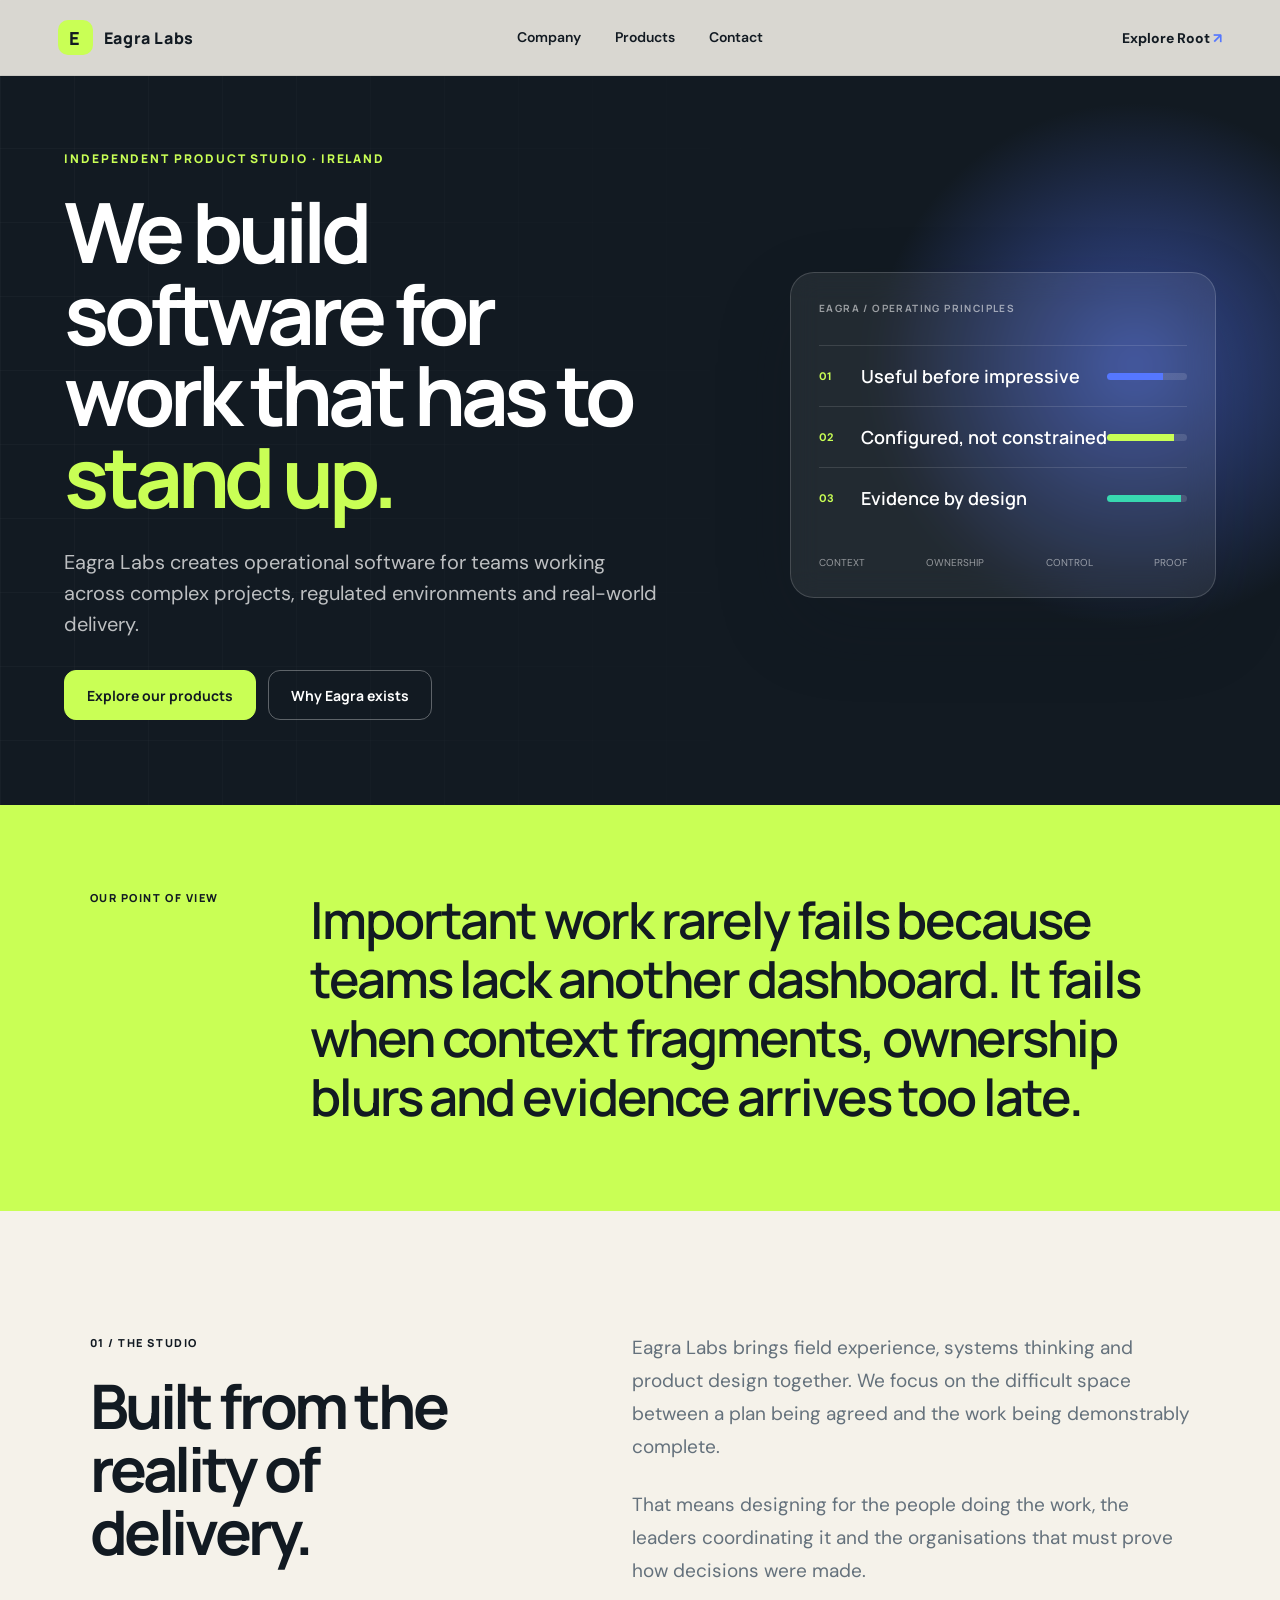
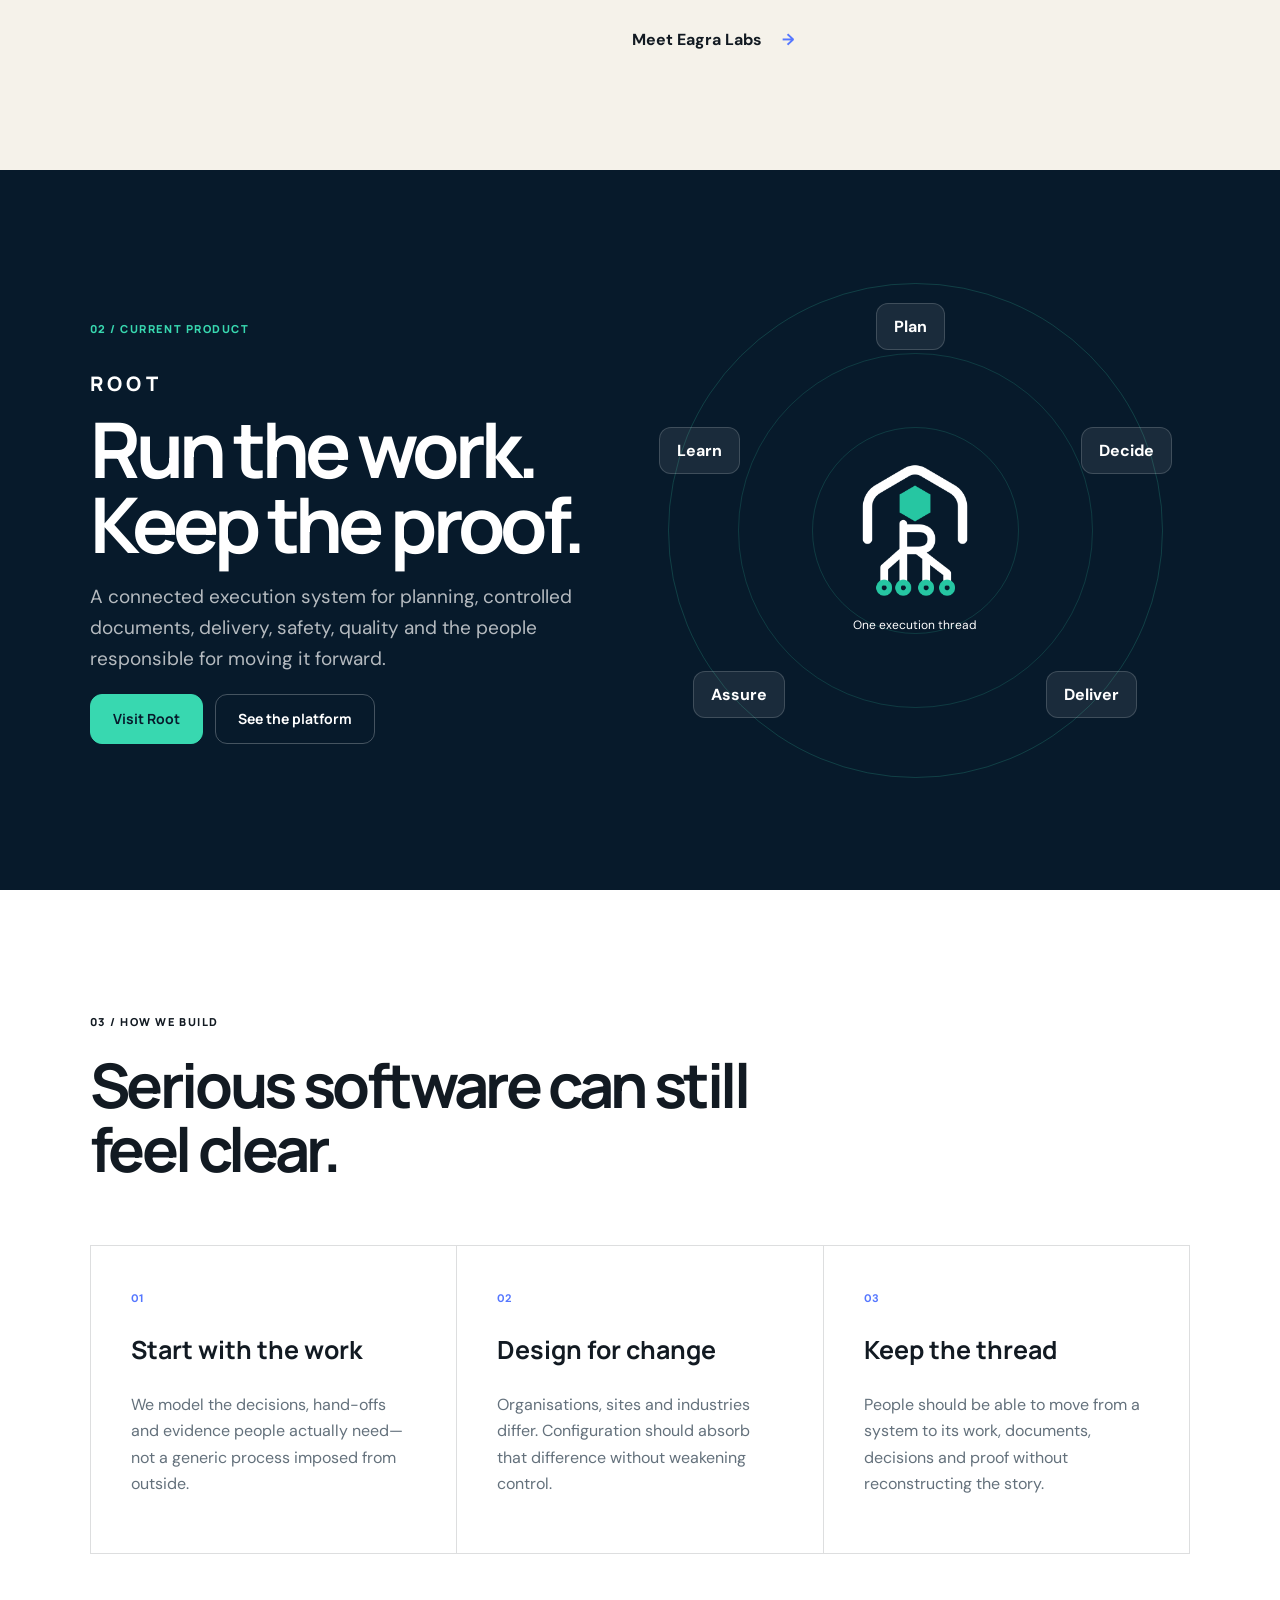
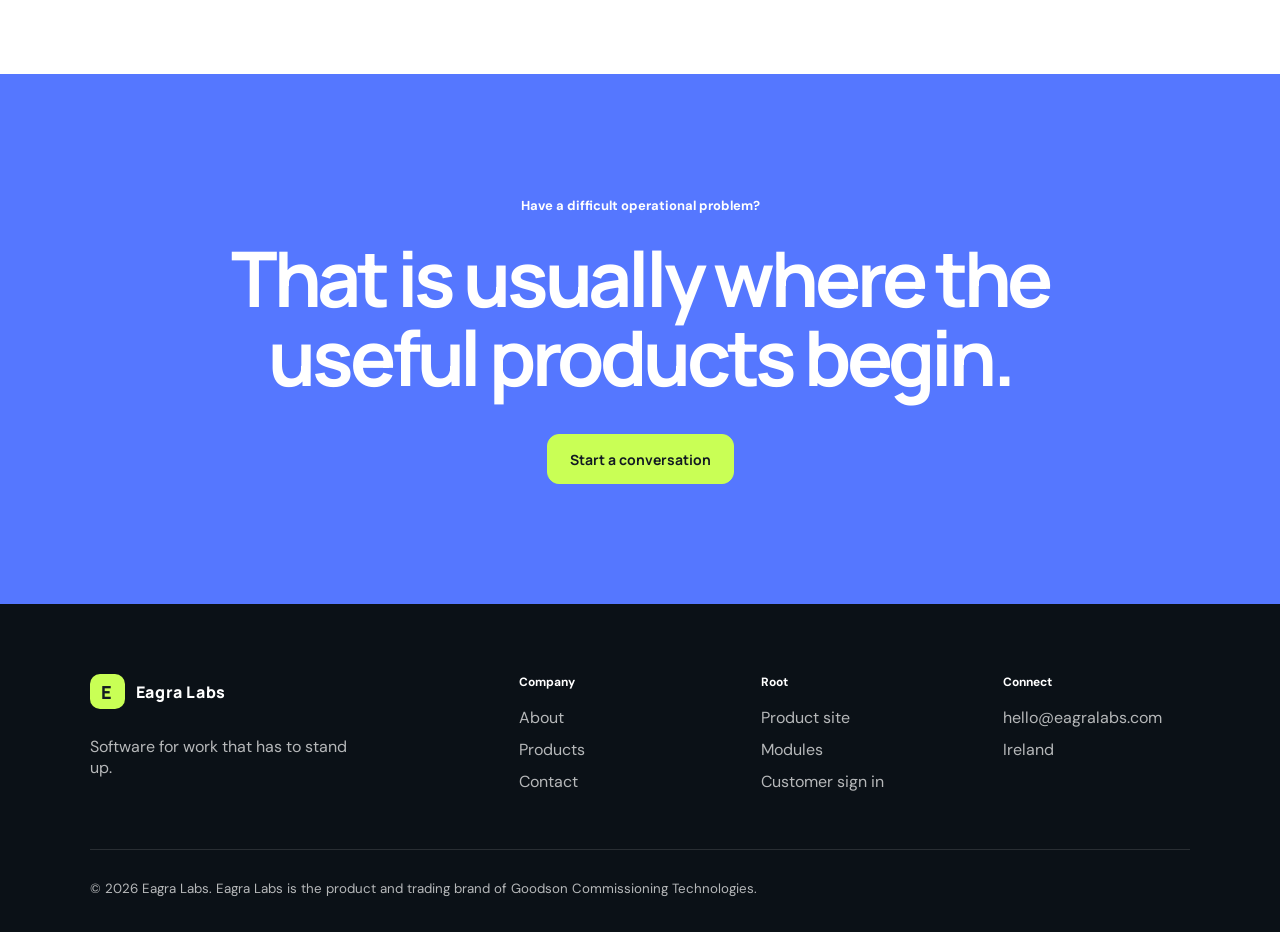
==== index.html @ d16ab36b "Publish Eagra Labs company website" ====
<!doctype html>
<html lang="en"><head><meta charset="UTF-8"><meta name="viewport" content="width=device-width,initial-scale=1"><meta name="theme-color" content="#121a22"><meta name="description" content="Eagra Labs creates operational software for complex projects, regulated environments and real-world delivery."><link rel="canonical" href="https://eagralabs.com/"><meta property="og:type" content="website"><meta property="og:site_name" content="Eagra Labs"><meta property="og:title" content="Eagra Labs"><meta property="og:description" content="Eagra Labs creates operational software for complex projects, regulated environments and real-world delivery."><title>Eagra Labs</title><link rel="icon" href="favicon.png" type="image/png"><link rel="preconnect" href="https://fonts.googleapis.com"><link rel="preconnect" href="https://fonts.gstatic.com" crossorigin><link href="https://fonts.googleapis.com/css2?family=DM+Sans:wght@400;500;600;700&family=Manrope:wght@500;600;700;800&display=swap" rel="stylesheet"><link rel="stylesheet" href="styles.css"></head><body>
  <header class="company-header">
    <a class="company-brand" href="index.html" aria-label="Eagra Labs home"><span class="company-mark">E</span><span>Eagra Labs</span></a>
    <button class="menu-toggle" type="button" aria-label="Open navigation" aria-expanded="false"><i></i><i></i></button>
    <nav class="company-nav" aria-label="Primary navigation">
      <a  href="about.html">Company</a>
      <a  href="products.html">Products</a>
      <a  href="contact.html">Contact</a>
    </nav>
    <a class="header-cta" href="https://root.eagralabs.com/">Explore Root <span>↗</span></a>
  </header><main>
<section class="company-hero">
  <div class="hero-grid"></div><div class="hero-glow"></div>
  <div class="company-hero-copy reveal"><span class="company-kicker">Independent product studio · Ireland</span><h1>We build software for work that has to <em>stand up.</em></h1><p>Eagra Labs creates operational software for teams working across complex projects, regulated environments and real-world delivery.</p><div class="hero-actions"><a class="button acid" href="products.html">Explore our products</a><a class="button line" href="about.html">Why Eagra exists</a></div></div>
  <div class="lab-instrument reveal" aria-label="Eagra Labs design principles"><span class="instrument-label">Eagra / operating principles</span><div class="instrument-row"><b>01</b><strong>Useful before impressive</strong><i></i></div><div class="instrument-row"><b>02</b><strong>Configured, not constrained</strong><i></i></div><div class="instrument-row"><b>03</b><strong>Evidence by design</strong><i></i></div><div class="instrument-signal"><span>Context</span><span>Ownership</span><span>Control</span><span>Proof</span></div></div>
</section>
<section class="company-statement"><span>Our point of view</span><p>Important work rarely fails because teams lack another dashboard. It fails when context fragments, ownership blurs and evidence arrives too late.</p></section>
<section class="company-section split-story"><div><span class="section-index">01 / The studio</span><h2>Built from the reality of delivery.</h2></div><div><p>Eagra Labs brings field experience, systems thinking and product design together. We focus on the difficult space between a plan being agreed and the work being demonstrably complete.</p><p>That means designing for the people doing the work, the leaders coordinating it and the organisations that must prove how decisions were made.</p><a class="arrow-link" href="about.html">Meet Eagra Labs <span>→</span></a></div></section>
<section class="product-stage"><div class="product-stage-copy"><span class="section-index pale">02 / Current product</span><span class="root-word">ROOT</span><h2>Run the work.<br>Keep the proof.</h2><p>A connected execution system for planning, controlled documents, delivery, safety, quality and the people responsible for moving it forward.</p><div class="hero-actions"><a class="button mint" href="https://root.eagralabs.com/">Visit Root</a><a class="button dark-line" href="https://root.eagralabs.com/platform.html">See the platform</a></div></div><div class="root-thread"><div class="thread-core"><img src="root-mark-inverse.png" alt=""><span>One execution thread</span></div><div class="thread-item t1">Plan</div><div class="thread-item t2">Decide</div><div class="thread-item t3">Deliver</div><div class="thread-item t4">Assure</div><div class="thread-item t5">Learn</div></div></section>
<section class="company-section principles"><div><span class="section-index">03 / How we build</span><h2>Serious software can still feel clear.</h2></div><div class="principle-grid"><article><b>01</b><h3>Start with the work</h3><p>We model the decisions, hand-offs and evidence people actually need—not a generic process imposed from outside.</p></article><article><b>02</b><h3>Design for change</h3><p>Organisations, sites and industries differ. Configuration should absorb that difference without weakening control.</p></article><article><b>03</b><h3>Keep the thread</h3><p>People should be able to move from a system to its work, documents, decisions and proof without reconstructing the story.</p></article></div></section>
<section class="company-cta"><span>Have a difficult operational problem?</span><h2>That is usually where the useful products begin.</h2><a class="button acid" href="contact.html">Start a conversation</a></section></main>
  <footer class="company-footer">
    <div><a class="company-brand light" href="index.html"><span class="company-mark">E</span><span>Eagra Labs</span></a><p>Software for work that has to stand up.</p></div>
    <div><b>Company</b><a href="about.html">About</a><a href="products.html">Products</a><a href="contact.html">Contact</a></div>
    <div><b>Root</b><a href="https://root.eagralabs.com/">Product site</a><a href="https://root.eagralabs.com/modules/">Modules</a><a href="https://app.root.eagralabs.com/">Customer sign in</a></div>
    <div><b>Connect</b><a href="mailto:hello@eagralabs.com">hello@eagralabs.com</a><span>Ireland</span></div>
    <small>© <span data-year></span> Eagra Labs. Eagra Labs is the product and trading brand of Goodson Commissioning Technologies.</small>
  </footer><script src="site.js"></script></body></html>
---- styles.css ----
:root{--ink:#121a22;--ink2:#1d2934;--paper:#f5f2ea;--white:#fff;--blue:#5577ff;--acid:#c9ff55;--mint:#38d8b0;--muted:#64717c;--line:rgba(18,26,34,.14);--shadow:0 30px 80px rgba(18,26,34,.16)}*{box-sizing:border-box}html{scroll-behavior:smooth}body{margin:0;color:var(--ink);background:var(--paper);font-family:"DM Sans",sans-serif;-webkit-font-smoothing:antialiased}a{color:inherit;text-decoration:none}button,input,select,textarea{font:inherit}.company-header{position:fixed;z-index:20;inset:0 0 auto;display:grid;grid-template-columns:1fr auto 1fr;height:76px;padding:0 4.5vw;align-items:center;background:rgba(245,242,234,.88);border-bottom:1px solid rgba(18,26,34,.08);backdrop-filter:blur(18px)}.company-brand{display:inline-flex;width:max-content;align-items:center;gap:11px;font:800 16px Manrope,sans-serif;letter-spacing:.04em}.company-brand.light{color:#fff}.company-mark{display:grid;width:35px;height:35px;place-items:center;color:var(--ink);background:var(--acid);border-radius:10px;font:800 18px Manrope}.company-nav{display:flex;gap:34px;font-size:14px;font-weight:600}.company-nav a{padding:8px 0;border-bottom:2px solid transparent}.company-nav a:hover,.company-nav a[aria-current=page]{border-color:var(--blue)}.header-cta{justify-self:end;font-size:14px;font-weight:700}.header-cta span,.arrow-link span{color:var(--blue)}.menu-toggle{display:none}.company-hero{position:relative;display:grid;grid-template-columns:1.05fr .95fr;min-height:780px;padding:150px 5vw 85px;align-items:center;overflow:hidden;color:#fff;background:var(--ink)}.hero-grid{position:absolute;inset:0;opacity:.11;background-image:linear-gradient(rgba(255,255,255,.25) 1px,transparent 1px),linear-gradient(90deg,rgba(255,255,255,.25) 1px,transparent 1px);background-size:74px 74px;mask-image:linear-gradient(90deg,#000,transparent 65%)}.hero-glow{position:absolute;width:570px;height:570px;right:-140px;top:80px;background:radial-gradient(circle,rgba(85,119,255,.55),transparent 65%)}.company-hero-copy{position:relative;z-index:2;max-width:900px}.company-kicker{display:block;margin-bottom:24px;color:var(--acid);font:800 12px Manrope;letter-spacing:.16em;text-transform:uppercase}.company-kicker.dark{color:var(--blue)}.company-hero h1,.editorial-hero h1,.contact-layout h1{margin:0;font:700 clamp(52px,6.5vw,100px)/.98 Manrope;letter-spacing:-.06em}.company-hero h1 em{color:var(--acid);font-style:normal}.company-hero-copy>p{max-width:690px;margin:30px 0;color:rgba(255,255,255,.72);font-size:20px;line-height:1.55}.hero-actions{display:flex;gap:12px;flex-wrap:wrap}.button{display:inline-flex;min-height:50px;padding:0 22px;align-items:center;justify-content:center;border:1px solid var(--ink);border-radius:12px;font:700 14px Manrope;transition:transform .18s,box-shadow .18s}.button:hover{transform:translateY(-2px);box-shadow:0 14px 35px rgba(0,0,0,.16)}.button.acid{color:var(--ink);background:var(--acid);border-color:var(--acid)}.button.line{color:#fff;background:transparent;border-color:rgba(255,255,255,.32)}.button.mint{color:#071a2b;background:var(--mint);border-color:var(--mint)}.button.dark-line{color:#fff;background:transparent;border-color:rgba(255,255,255,.25)}.lab-instrument{position:relative;z-index:2;max-width:580px;margin-left:auto;padding:28px;background:rgba(255,255,255,.07);border:1px solid rgba(255,255,255,.16);border-radius:24px;box-shadow:var(--shadow);backdrop-filter:blur(14px)}.instrument-label{display:block;margin-bottom:30px;color:rgba(255,255,255,.55);font:700 10px Manrope;letter-spacing:.14em;text-transform:uppercase}.instrument-row{display:grid;grid-template-columns:42px 1fr 80px;padding:18px 0;align-items:center;border-top:1px solid rgba(255,255,255,.12)}.instrument-row b{color:var(--acid);font-size:11px}.instrument-row strong{font:600 18px Manrope}.instrument-row i{height:7px;background:linear-gradient(90deg,var(--blue) 70%,rgba(255,255,255,.13) 70%);border-radius:10px}.instrument-row:nth-child(3) i{background:linear-gradient(90deg,var(--acid) 84%,rgba(255,255,255,.13) 84%)}.instrument-row:nth-child(4) i{background:linear-gradient(90deg,var(--mint) 92%,rgba(255,255,255,.13) 92%)}.instrument-signal{display:flex;margin-top:28px;justify-content:space-between;color:rgba(255,255,255,.52);font-size:10px;text-transform:uppercase}.company-statement{display:grid;grid-template-columns:1fr 4fr;padding:85px 7vw;background:var(--acid)}.company-statement span,.section-index{font:800 11px Manrope;letter-spacing:.14em;text-transform:uppercase}.company-statement p{max-width:1150px;margin:0;font:600 clamp(30px,4vw,58px)/1.15 Manrope;letter-spacing:-.04em}.company-section{padding:120px 7vw}.split-story,.story-block,.product-focus{display:grid;grid-template-columns:1fr 1.35fr;gap:10vw}.company-section h2{max-width:680px;margin:22px 0 0;font:700 clamp(38px,4.8vw,72px)/1.03 Manrope;letter-spacing:-.055em}.split-story p,.story-block p,.product-focus p{margin:0 0 24px;color:var(--muted);font-size:19px;line-height:1.75}.arrow-link{display:inline-flex;margin-top:18px;gap:20px;font-weight:700}.product-stage{display:grid;grid-template-columns:1fr 1fr;min-height:720px;padding:105px 7vw;align-items:center;color:#fff;background:#071a2b}.section-index.pale{color:var(--mint)}.root-word{display:block;margin:32px 0 14px;font:800 20px Manrope;letter-spacing:.22em}.root-word.dark{color:#0f766e}.product-stage h2,.product-profile h2{margin:0;font:700 clamp(48px,6vw,88px)/.98 Manrope;letter-spacing:-.06em}.product-stage-copy>p{max-width:650px;color:rgba(255,255,255,.7);font-size:19px;line-height:1.65}.root-thread{position:relative;width:min(520px,90%);aspect-ratio:1;margin:auto;border:1px solid rgba(56,216,176,.2);border-radius:50%}.root-thread:before,.root-thread:after{content:"";position:absolute;inset:14%;border:1px solid rgba(56,216,176,.17);border-radius:50%}.root-thread:after{inset:29%}.thread-core{position:absolute;z-index:2;inset:34%;display:grid;place-items:center;background:transparent;border:0;padding:0}.thread-core img{display:block;width:100%;height:100%}.thread-core span{position:absolute;top:105%;width:170px;color:#fff;text-align:center;font-size:12px}.thread-item{position:absolute;padding:12px 17px;background:rgba(255,255,255,.08);border:1px solid rgba(255,255,255,.16);border-radius:12px;font-weight:700}.t1{top:4%;left:42%}.t2{top:29%;right:-2%}.t3{right:5%;bottom:12%}.t4{left:5%;bottom:12%}.t5{top:29%;left:-2%}.principles{background:#fff}.principle-grid{grid-column:1/-1;display:grid;grid-template-columns:repeat(3,1fr);margin-top:65px;border-top:1px solid var(--line);border-left:1px solid var(--line)}.principle-grid article{padding:40px;border-right:1px solid var(--line);border-bottom:1px solid var(--line)}.principle-grid b{color:var(--blue);font-size:11px}.principle-grid h3{font:700 25px Manrope}.principle-grid p{color:var(--muted);line-height:1.65}.company-cta{padding:120px 7vw;text-align:center;color:#fff;background:var(--blue)}.company-cta span{font-size:13px;font-weight:700}.company-cta h2{max-width:930px;margin:24px auto 38px;font:700 clamp(42px,6vw,82px)/1.02 Manrope;letter-spacing:-.055em}.editorial-hero{padding:190px 7vw 105px;background:#fff}.editorial-hero h1{max-width:1200px}.editorial-hero>p{max-width:800px;margin:32px 0 0;color:var(--muted);font-size:21px;line-height:1.6}.belief-band{padding:90px 7vw;color:#fff;background:var(--blue)}.belief-band>span{font:800 11px Manrope;letter-spacing:.14em;text-transform:uppercase}.belief-band div{display:grid;grid-template-columns:repeat(2,1fr);margin-top:28px;border-top:1px solid rgba(255,255,255,.35);border-left:1px solid rgba(255,255,255,.35)}.belief-band strong{padding:35px;border-right:1px solid rgba(255,255,255,.35);border-bottom:1px solid rgba(255,255,255,.35);font:600 25px Manrope}.product-profile{display:grid;grid-template-columns:1fr .9fr;padding:110px 7vw;gap:9vw;color:#fff;background:#071a2b}.product-profile>div:first-child>p{max-width:720px;color:rgba(255,255,255,.7);font-size:19px;line-height:1.7}.product-points{display:flex;margin:30px 0;gap:9px;flex-wrap:wrap}.product-points span{padding:9px 13px;border:1px solid rgba(255,255,255,.18);border-radius:30px;font-size:12px}.product-panel{padding:28px;background:rgba(255,255,255,.06);border:1px solid rgba(255,255,255,.14);border-radius:20px}.product-panel small{color:var(--mint);font-weight:700;letter-spacing:.12em}.product-panel div{display:grid;grid-template-columns:100px 1fr;padding:21px 0;border-bottom:1px solid rgba(255,255,255,.12)}.product-panel div:last-child{border:0}.product-panel span{color:rgba(255,255,255,.6)}.contact-layout{display:grid;grid-template-columns:1.1fr .9fr;min-height:100vh;padding:160px 7vw 100px;gap:8vw;color:#fff;background:var(--ink)}.contact-layout h1{font-size:clamp(48px,5.5vw,82px)}.contact-layout>div>p{max-width:700px;color:rgba(255,255,255,.66);font-size:19px;line-height:1.65}.contact-direct{display:grid;grid-template-columns:90px 1fr;margin-top:55px;gap:12px 22px}.contact-direct span{color:var(--acid);font-size:11px;font-weight:700;text-transform:uppercase}.contact-form{padding:36px;color:var(--ink);background:#fff;border-radius:22px}.contact-form label{display:grid;margin-bottom:18px;gap:7px;font-size:13px;font-weight:700}.contact-form input,.contact-form select,.contact-form textarea{width:100%;padding:13px 14px;color:var(--ink);background:#fff;border:1px solid #cad2d8;border-radius:9px;outline:none}.contact-form input:focus,.contact-form select:focus,.contact-form textarea:focus{border-color:var(--blue);box-shadow:0 0 0 3px rgba(85,119,255,.12)}.contact-form small{display:block;margin-top:13px;color:var(--muted)}.company-footer{display:grid;grid-template-columns:2fr repeat(3,1fr);padding:70px 7vw 35px;gap:55px;color:rgba(255,255,255,.7);background:#0b1117}.company-footer>div{display:flex;flex-direction:column;gap:11px}.company-footer b{margin-bottom:6px;color:#fff;font-size:12px}.company-footer p{max-width:260px}.company-footer small{grid-column:1/-1;padding-top:30px;border-top:1px solid rgba(255,255,255,.12)}.reveal{opacity:0;transform:translateY(20px);transition:.7s ease}.reveal.visible{opacity:1;transform:none}@media(max-width:900px){.company-header{grid-template-columns:1fr auto}.menu-toggle{display:block;width:42px;height:42px;background:transparent;border:0}.menu-toggle i{display:block;height:2px;margin:6px;background:var(--ink)}.company-nav{position:fixed;inset:76px 0 auto;display:none;padding:25px 5vw;background:var(--paper);flex-direction:column}.menu-open .company-nav{display:flex}.header-cta{display:none}.company-hero,.product-stage,.product-profile,.contact-layout,.split-story,.story-block,.product-focus{grid-template-columns:1fr}.company-hero{padding-top:130px}.lab-instrument{width:100%;margin:50px 0 0}.company-statement{grid-template-columns:1fr;gap:24px}.root-thread{margin-top:70px}.principle-grid{grid-template-columns:1fr}.company-footer{grid-template-columns:1fr 1fr}.company-footer>div:first-child{grid-column:1/-1}.belief-band div{grid-template-columns:1fr}}@media(max-width:560px){.company-header{padding:0 20px}.company-hero,.company-section,.product-stage,.product-profile,.company-cta,.editorial-hero,.contact-layout{padding-left:22px;padding-right:22px}.company-hero h1,.editorial-hero h1,.contact-layout h1{font-size:45px}.company-statement{padding:70px 22px}.belief-band{padding:70px 22px}.belief-band div{grid-template-columns:1fr}.company-footer{grid-template-columns:1fr;padding:55px 22px}.hero-actions{flex-direction:column}.button{width:100%}.root-thread{width:100%}.thread-item{font-size:11px}.product-panel div{grid-template-columns:1fr;gap:7px}}
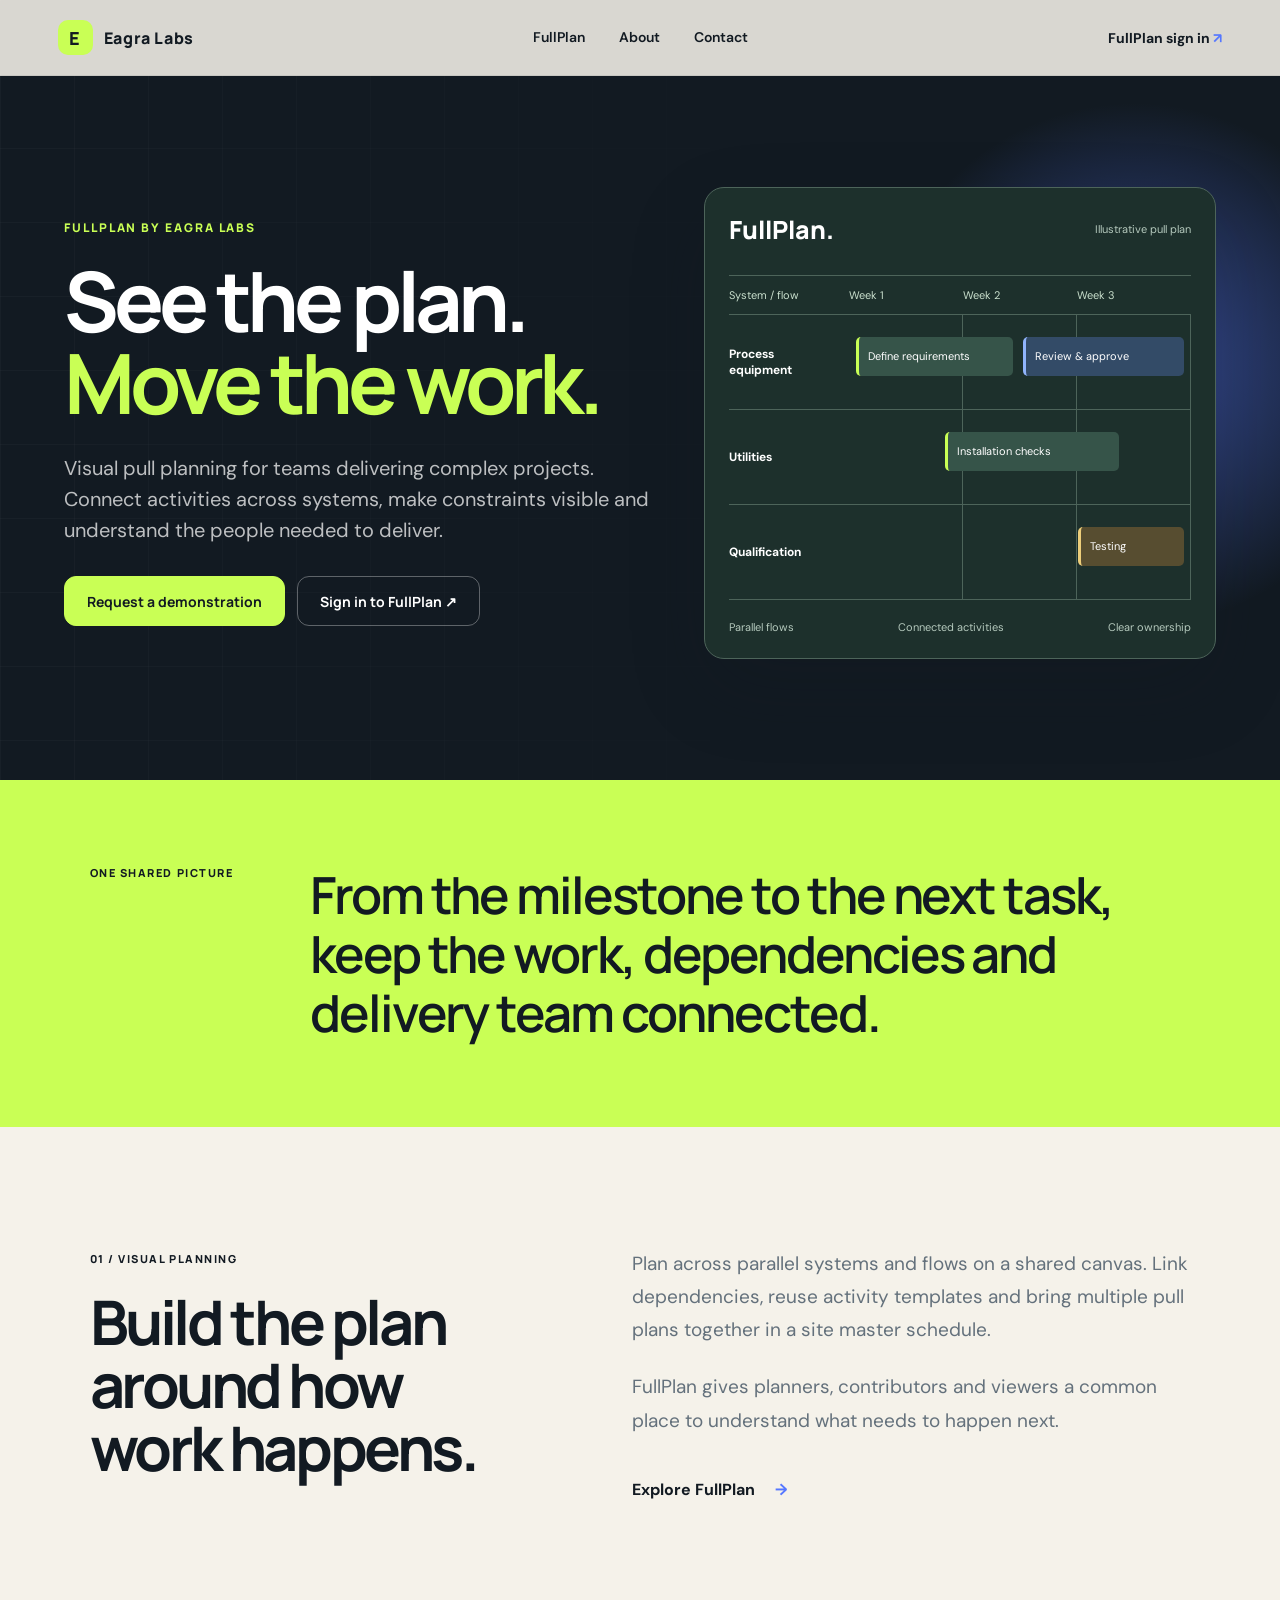
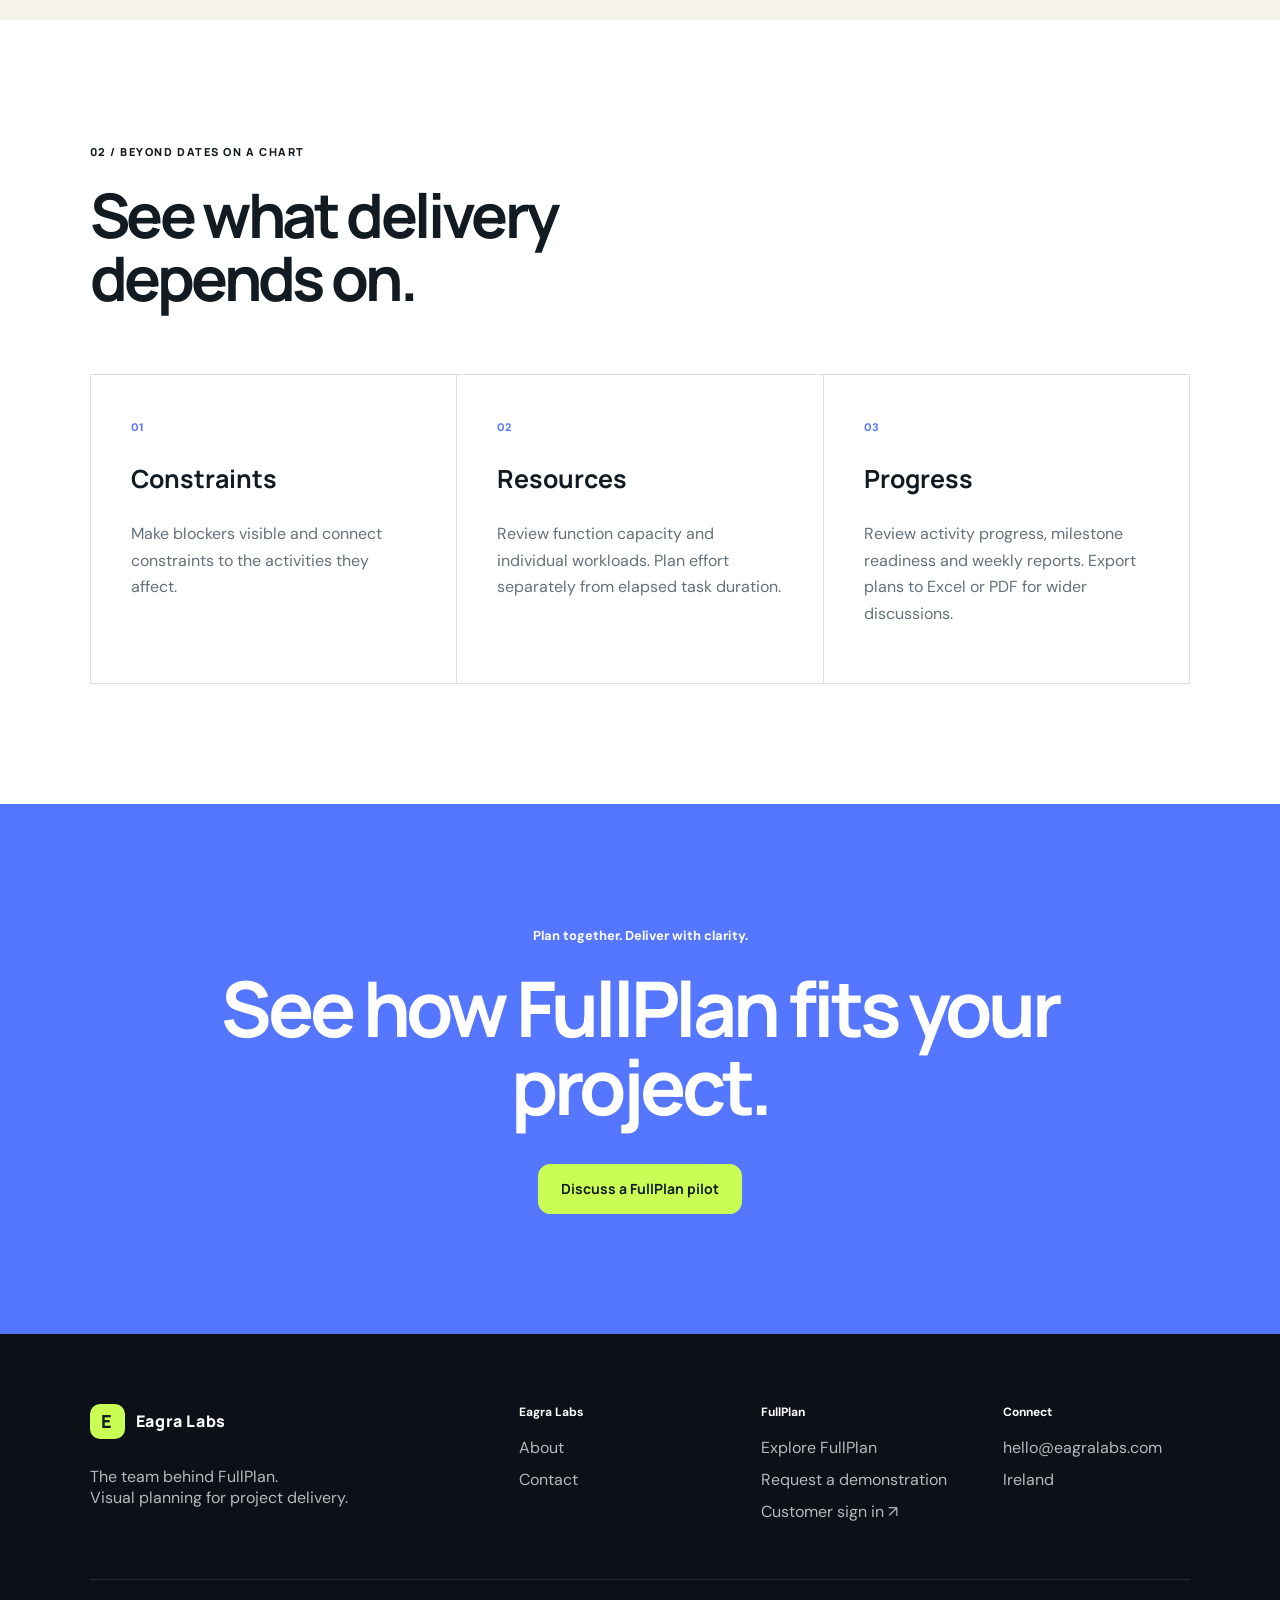
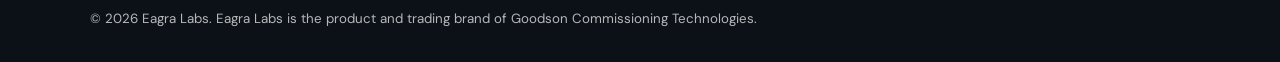
==== commit 5a7d647c: "Focus Eagra Labs website on FullPlan and remove Root promotion" ====
--- a/index.html
+++ b/index.html
@@ -1,29 +1,2 @@
 <!doctype html>
-<html lang="en"><head><meta charset="UTF-8"><meta name="viewport" content="width=device-width,initial-scale=1"><meta name="theme-color" content="#121a22"><meta name="description" content="Eagra Labs creates operational software for complex projects, regulated environments and real-world delivery."><link rel="canonical" href="https://eagralabs.com/"><meta property="og:type" content="website"><meta property="og:site_name" content="Eagra Labs"><meta property="og:title" content="Eagra Labs"><meta property="og:description" content="Eagra Labs creates operational software for complex projects, regulated environments and real-world delivery."><title>Eagra Labs</title><link rel="icon" href="favicon.png" type="image/png"><link rel="preconnect" href="https://fonts.googleapis.com"><link rel="preconnect" href="https://fonts.gstatic.com" crossorigin><link href="https://fonts.googleapis.com/css2?family=DM+Sans:wght@400;500;600;700&family=Manrope:wght@500;600;700;800&display=swap" rel="stylesheet"><link rel="stylesheet" href="styles.css"></head><body>
-  <header class="company-header">
-    <a class="company-brand" href="index.html" aria-label="Eagra Labs home"><span class="company-mark">E</span><span>Eagra Labs</span></a>
-    <button class="menu-toggle" type="button" aria-label="Open navigation" aria-expanded="false"><i></i><i></i></button>
-    <nav class="company-nav" aria-label="Primary navigation">
-      <a  href="about.html">Company</a>
-      <a  href="products.html">Products</a>
-      <a  href="contact.html">Contact</a>
-    </nav>
-    <a class="header-cta" href="https://root.eagralabs.com/">Explore Root <span>↗</span></a>
-  </header><main>
-<section class="company-hero">
-  <div class="hero-grid"></div><div class="hero-glow"></div>
-  <div class="company-hero-copy reveal"><span class="company-kicker">Independent product studio · Ireland</span><h1>We build software for work that has to <em>stand up.</em></h1><p>Eagra Labs creates operational software for teams working across complex projects, regulated environments and real-world delivery.</p><div class="hero-actions"><a class="button acid" href="products.html">Explore our products</a><a class="button line" href="about.html">Why Eagra exists</a></div></div>
-  <div class="lab-instrument reveal" aria-label="Eagra Labs design principles"><span class="instrument-label">Eagra / operating principles</span><div class="instrument-row"><b>01</b><strong>Useful before impressive</strong><i></i></div><div class="instrument-row"><b>02</b><strong>Configured, not constrained</strong><i></i></div><div class="instrument-row"><b>03</b><strong>Evidence by design</strong><i></i></div><div class="instrument-signal"><span>Context</span><span>Ownership</span><span>Control</span><span>Proof</span></div></div>
-</section>
-<section class="company-statement"><span>Our point of view</span><p>Important work rarely fails because teams lack another dashboard. It fails when context fragments, ownership blurs and evidence arrives too late.</p></section>
-<section class="company-section split-story"><div><span class="section-index">01 / The studio</span><h2>Built from the reality of delivery.</h2></div><div><p>Eagra Labs brings field experience, systems thinking and product design together. We focus on the difficult space between a plan being agreed and the work being demonstrably complete.</p><p>That means designing for the people doing the work, the leaders coordinating it and the organisations that must prove how decisions were made.</p><a class="arrow-link" href="about.html">Meet Eagra Labs <span>→</span></a></div></section>
-<section class="product-stage"><div class="product-stage-copy"><span class="section-index pale">02 / Current product</span><span class="root-word">ROOT</span><h2>Run the work.<br>Keep the proof.</h2><p>A connected execution system for planning, controlled documents, delivery, safety, quality and the people responsible for moving it forward.</p><div class="hero-actions"><a class="button mint" href="https://root.eagralabs.com/">Visit Root</a><a class="button dark-line" href="https://root.eagralabs.com/platform.html">See the platform</a></div></div><div class="root-thread"><div class="thread-core"><img src="root-mark-inverse.png" alt=""><span>One execution thread</span></div><div class="thread-item t1">Plan</div><div class="thread-item t2">Decide</div><div class="thread-item t3">Deliver</div><div class="thread-item t4">Assure</div><div class="thread-item t5">Learn</div></div></section>
-<section class="company-section principles"><div><span class="section-index">03 / How we build</span><h2>Serious software can still feel clear.</h2></div><div class="principle-grid"><article><b>01</b><h3>Start with the work</h3><p>We model the decisions, hand-offs and evidence people actually need—not a generic process imposed from outside.</p></article><article><b>02</b><h3>Design for change</h3><p>Organisations, sites and industries differ. Configuration should absorb that difference without weakening control.</p></article><article><b>03</b><h3>Keep the thread</h3><p>People should be able to move from a system to its work, documents, decisions and proof without reconstructing the story.</p></article></div></section>
-<section class="company-cta"><span>Have a difficult operational problem?</span><h2>That is usually where the useful products begin.</h2><a class="button acid" href="contact.html">Start a conversation</a></section></main>
-  <footer class="company-footer">
-    <div><a class="company-brand light" href="index.html"><span class="company-mark">E</span><span>Eagra Labs</span></a><p>Software for work that has to stand up.</p></div>
-    <div><b>Company</b><a href="about.html">About</a><a href="products.html">Products</a><a href="contact.html">Contact</a></div>
-    <div><b>Root</b><a href="https://root.eagralabs.com/">Product site</a><a href="https://root.eagralabs.com/modules/">Modules</a><a href="https://app.root.eagralabs.com/">Customer sign in</a></div>
-    <div><b>Connect</b><a href="mailto:hello@eagralabs.com">hello@eagralabs.com</a><span>Ireland</span></div>
-    <small>© <span data-year></span> Eagra Labs. Eagra Labs is the product and trading brand of Goodson Commissioning Technologies.</small>
-  </footer><script src="site.js"></script></body></html>+<html lang="en"><head><meta charset="UTF-8"><meta name="viewport" content="width=device-width,initial-scale=1"><meta name="theme-color" content="#121a22"><meta name="description" content="FullPlan brings visual pull planning, shared activities, constraints and resource loading together for project delivery teams."><link rel="canonical" href="https://eagralabs.com/"><meta property="og:type" content="website"><meta property="og:site_name" content="Eagra Labs"><meta property="og:title" content="FullPlan by Eagra Labs | Visual pull planning"><meta property="og:description" content="FullPlan brings visual pull planning, shared activities, constraints and resource loading together for project delivery teams."><title>FullPlan by Eagra Labs | Visual pull planning</title><link rel="icon" href="favicon.png" type="image/png"><link rel="preconnect" href="https://fonts.googleapis.com"><link rel="preconnect" href="https://fonts.gstatic.com" crossorigin><link href="https://fonts.googleapis.com/css2?family=DM+Sans:wght@400;500;600;700&family=Manrope:wght@500;600;700;800&display=swap" rel="stylesheet"><link rel="stylesheet" href="styles.css"></head><body><header class="company-header"><a class="company-brand" href="index.html" aria-label="Eagra Labs home"><span class="company-mark">E</span><span>Eagra Labs</span></a><button class="menu-toggle" type="button" aria-label="Open navigation" aria-expanded="false" aria-controls="primary-nav"><i></i><i></i></button><nav id="primary-nav" class="company-nav" aria-label="Primary navigation"><a href="products.html">FullPlan</a><a href="about.html">About</a><a href="contact.html">Contact</a><a class="mobile-signin" href="https://fullplan.eagralabs.com/">Customer sign in ↗</a></nav><a class="header-cta" href="https://fullplan.eagralabs.com/">FullPlan sign in <span>↗</span></a></header><main><section class="company-hero"><div class="hero-grid"></div><div class="hero-glow"></div><div class="company-hero-copy"><span class="company-kicker">FullPlan by Eagra Labs</span><h1>See the plan.<br><em>Move the work.</em></h1><p>Visual pull planning for teams delivering complex projects. Connect activities across systems, make constraints visible and understand the people needed to deliver.</p><div class="hero-actions"><a class="button acid" href="contact.html">Request a demonstration</a><a class="button line" href="https://fullplan.eagralabs.com/">Sign in to FullPlan ↗</a></div></div><div class="plan-preview" aria-label="Illustrative FullPlan schedule"><div class="preview-top"><strong>FullPlan.</strong><span>Illustrative pull plan</span></div><div class="preview-weeks"><span>System / flow</span><span>Week 1</span><span>Week 2</span><span>Week 3</span></div><div class="preview-row"><b>Process equipment</b><div class="preview-track"><span class="preview-task task-a">Define requirements</span><span class="preview-task task-b">Review &amp; approve</span></div></div><div class="preview-row"><b>Utilities</b><div class="preview-track"><span class="preview-task task-c">Installation checks</span></div></div><div class="preview-row"><b>Qualification</b><div class="preview-track"><span class="preview-task task-d">Testing</span></div></div><div class="preview-caption"><span>Parallel flows</span><span>Connected activities</span><span>Clear ownership</span></div></div></section><section class="company-statement"><span>One shared picture</span><p>From the milestone to the next task, keep the work, dependencies and delivery team connected.</p></section><section class="company-section split-story"><div><span class="section-index">01 / Visual planning</span><h2>Build the plan around how work happens.</h2></div><div><p>Plan across parallel systems and flows on a shared canvas. Link dependencies, reuse activity templates and bring multiple pull plans together in a site master schedule.</p><p>FullPlan gives planners, contributors and viewers a common place to understand what needs to happen next.</p><a class="arrow-link" href="products.html">Explore FullPlan <span>→</span></a></div></section><section class="company-section principles"><div><span class="section-index">02 / Beyond dates on a chart</span><h2>See what delivery depends on.</h2></div><div class="principle-grid"><article><b>01</b><h3>Constraints</h3><p>Make blockers visible and connect constraints to the activities they affect.</p></article><article><b>02</b><h3>Resources</h3><p>Review function capacity and individual workloads. Plan effort separately from elapsed task duration.</p></article><article><b>03</b><h3>Progress</h3><p>Review activity progress, milestone readiness and weekly reports. Export plans to Excel or PDF for wider discussions.</p></article></div></section><section class="company-cta"><span>Plan together. Deliver with clarity.</span><h2>See how FullPlan fits your project.</h2><a class="button acid" href="contact.html">Discuss a FullPlan pilot</a></section></main><footer class="company-footer"><div><a class="company-brand light" href="index.html"><span class="company-mark">E</span><span>Eagra Labs</span></a><p>The team behind FullPlan.<br>Visual planning for project delivery.</p></div><div><b>Eagra Labs</b><a href="about.html">About</a><a href="contact.html">Contact</a></div><div><b>FullPlan</b><a href="products.html">Explore FullPlan</a><a href="contact.html">Request a demonstration</a><a href="https://fullplan.eagralabs.com/">Customer sign in ↗</a></div><div><b>Connect</b><a href="mailto:hello@eagralabs.com">hello@eagralabs.com</a><span>Ireland</span></div><small>© <span data-year></span> Eagra Labs. Eagra Labs is the product and trading brand of Goodson Commissioning Technologies.</small></footer><script src="site.js"></script></body></html>
--- a/styles.css
+++ b/styles.css
@@ -1 +1,3 @@
-:root{--ink:#121a22;--ink2:#1d2934;--paper:#f5f2ea;--white:#fff;--blue:#5577ff;--acid:#c9ff55;--mint:#38d8b0;--muted:#64717c;--line:rgba(18,26,34,.14);--shadow:0 30px 80px rgba(18,26,34,.16)}*{box-sizing:border-box}html{scroll-behavior:smooth}body{margin:0;color:var(--ink);background:var(--paper);font-family:"DM Sans",sans-serif;-webkit-font-smoothing:antialiased}a{color:inherit;text-decoration:none}button,input,select,textarea{font:inherit}.company-header{position:fixed;z-index:20;inset:0 0 auto;display:grid;grid-template-columns:1fr auto 1fr;height:76px;padding:0 4.5vw;align-items:center;background:rgba(245,242,234,.88);border-bottom:1px solid rgba(18,26,34,.08);backdrop-filter:blur(18px)}.company-brand{display:inline-flex;width:max-content;align-items:center;gap:11px;font:800 16px Manrope,sans-serif;letter-spacing:.04em}.company-brand.light{color:#fff}.company-mark{display:grid;width:35px;height:35px;place-items:center;color:var(--ink);background:var(--acid);border-radius:10px;font:800 18px Manrope}.company-nav{display:flex;gap:34px;font-size:14px;font-weight:600}.company-nav a{padding:8px 0;border-bottom:2px solid transparent}.company-nav a:hover,.company-nav a[aria-current=page]{border-color:var(--blue)}.header-cta{justify-self:end;font-size:14px;font-weight:700}.header-cta span,.arrow-link span{color:var(--blue)}.menu-toggle{display:none}.company-hero{position:relative;display:grid;grid-template-columns:1.05fr .95fr;min-height:780px;padding:150px 5vw 85px;align-items:center;overflow:hidden;color:#fff;background:var(--ink)}.hero-grid{position:absolute;inset:0;opacity:.11;background-image:linear-gradient(rgba(255,255,255,.25) 1px,transparent 1px),linear-gradient(90deg,rgba(255,255,255,.25) 1px,transparent 1px);background-size:74px 74px;mask-image:linear-gradient(90deg,#000,transparent 65%)}.hero-glow{position:absolute;width:570px;height:570px;right:-140px;top:80px;background:radial-gradient(circle,rgba(85,119,255,.55),transparent 65%)}.company-hero-copy{position:relative;z-index:2;max-width:900px}.company-kicker{display:block;margin-bottom:24px;color:var(--acid);font:800 12px Manrope;letter-spacing:.16em;text-transform:uppercase}.company-kicker.dark{color:var(--blue)}.company-hero h1,.editorial-hero h1,.contact-layout h1{margin:0;font:700 clamp(52px,6.5vw,100px)/.98 Manrope;letter-spacing:-.06em}.company-hero h1 em{color:var(--acid);font-style:normal}.company-hero-copy>p{max-width:690px;margin:30px 0;color:rgba(255,255,255,.72);font-size:20px;line-height:1.55}.hero-actions{display:flex;gap:12px;flex-wrap:wrap}.button{display:inline-flex;min-height:50px;padding:0 22px;align-items:center;justify-content:center;border:1px solid var(--ink);border-radius:12px;font:700 14px Manrope;transition:transform .18s,box-shadow .18s}.button:hover{transform:translateY(-2px);box-shadow:0 14px 35px rgba(0,0,0,.16)}.button.acid{color:var(--ink);background:var(--acid);border-color:var(--acid)}.button.line{color:#fff;background:transparent;border-color:rgba(255,255,255,.32)}.button.mint{color:#071a2b;background:var(--mint);border-color:var(--mint)}.button.dark-line{color:#fff;background:transparent;border-color:rgba(255,255,255,.25)}.lab-instrument{position:relative;z-index:2;max-width:580px;margin-left:auto;padding:28px;background:rgba(255,255,255,.07);border:1px solid rgba(255,255,255,.16);border-radius:24px;box-shadow:var(--shadow);backdrop-filter:blur(14px)}.instrument-label{display:block;margin-bottom:30px;color:rgba(255,255,255,.55);font:700 10px Manrope;letter-spacing:.14em;text-transform:uppercase}.instrument-row{display:grid;grid-template-columns:42px 1fr 80px;padding:18px 0;align-items:center;border-top:1px solid rgba(255,255,255,.12)}.instrument-row b{color:var(--acid);font-size:11px}.instrument-row strong{font:600 18px Manrope}.instrument-row i{height:7px;background:linear-gradient(90deg,var(--blue) 70%,rgba(255,255,255,.13) 70%);border-radius:10px}.instrument-row:nth-child(3) i{background:linear-gradient(90deg,var(--acid) 84%,rgba(255,255,255,.13) 84%)}.instrument-row:nth-child(4) i{background:linear-gradient(90deg,var(--mint) 92%,rgba(255,255,255,.13) 92%)}.instrument-signal{display:flex;margin-top:28px;justify-content:space-between;color:rgba(255,255,255,.52);font-size:10px;text-transform:uppercase}.company-statement{display:grid;grid-template-columns:1fr 4fr;padding:85px 7vw;background:var(--acid)}.company-statement span,.section-index{font:800 11px Manrope;letter-spacing:.14em;text-transform:uppercase}.company-statement p{max-width:1150px;margin:0;font:600 clamp(30px,4vw,58px)/1.15 Manrope;letter-spacing:-.04em}.company-section{padding:120px 7vw}.split-story,.story-block,.product-focus{display:grid;grid-template-columns:1fr 1.35fr;gap:10vw}.company-section h2{max-width:680px;margin:22px 0 0;font:700 clamp(38px,4.8vw,72px)/1.03 Manrope;letter-spacing:-.055em}.split-story p,.story-block p,.product-focus p{margin:0 0 24px;color:var(--muted);font-size:19px;line-height:1.75}.arrow-link{display:inline-flex;margin-top:18px;gap:20px;font-weight:700}.product-stage{display:grid;grid-template-columns:1fr 1fr;min-height:720px;padding:105px 7vw;align-items:center;color:#fff;background:#071a2b}.section-index.pale{color:var(--mint)}.root-word{display:block;margin:32px 0 14px;font:800 20px Manrope;letter-spacing:.22em}.root-word.dark{color:#0f766e}.product-stage h2,.product-profile h2{margin:0;font:700 clamp(48px,6vw,88px)/.98 Manrope;letter-spacing:-.06em}.product-stage-copy>p{max-width:650px;color:rgba(255,255,255,.7);font-size:19px;line-height:1.65}.root-thread{position:relative;width:min(520px,90%);aspect-ratio:1;margin:auto;border:1px solid rgba(56,216,176,.2);border-radius:50%}.root-thread:before,.root-thread:after{content:"";position:absolute;inset:14%;border:1px solid rgba(56,216,176,.17);border-radius:50%}.root-thread:after{inset:29%}.thread-core{position:absolute;z-index:2;inset:34%;display:grid;place-items:center;background:transparent;border:0;padding:0}.thread-core img{display:block;width:100%;height:100%}.thread-core span{position:absolute;top:105%;width:170px;color:#fff;text-align:center;font-size:12px}.thread-item{position:absolute;padding:12px 17px;background:rgba(255,255,255,.08);border:1px solid rgba(255,255,255,.16);border-radius:12px;font-weight:700}.t1{top:4%;left:42%}.t2{top:29%;right:-2%}.t3{right:5%;bottom:12%}.t4{left:5%;bottom:12%}.t5{top:29%;left:-2%}.principles{background:#fff}.principle-grid{grid-column:1/-1;display:grid;grid-template-columns:repeat(3,1fr);margin-top:65px;border-top:1px solid var(--line);border-left:1px solid var(--line)}.principle-grid article{padding:40px;border-right:1px solid var(--line);border-bottom:1px solid var(--line)}.principle-grid b{color:var(--blue);font-size:11px}.principle-grid h3{font:700 25px Manrope}.principle-grid p{color:var(--muted);line-height:1.65}.company-cta{padding:120px 7vw;text-align:center;color:#fff;background:var(--blue)}.company-cta span{font-size:13px;font-weight:700}.company-cta h2{max-width:930px;margin:24px auto 38px;font:700 clamp(42px,6vw,82px)/1.02 Manrope;letter-spacing:-.055em}.editorial-hero{padding:190px 7vw 105px;background:#fff}.editorial-hero h1{max-width:1200px}.editorial-hero>p{max-width:800px;margin:32px 0 0;color:var(--muted);font-size:21px;line-height:1.6}.belief-band{padding:90px 7vw;color:#fff;background:var(--blue)}.belief-band>span{font:800 11px Manrope;letter-spacing:.14em;text-transform:uppercase}.belief-band div{display:grid;grid-template-columns:repeat(2,1fr);margin-top:28px;border-top:1px solid rgba(255,255,255,.35);border-left:1px solid rgba(255,255,255,.35)}.belief-band strong{padding:35px;border-right:1px solid rgba(255,255,255,.35);border-bottom:1px solid rgba(255,255,255,.35);font:600 25px Manrope}.product-profile{display:grid;grid-template-columns:1fr .9fr;padding:110px 7vw;gap:9vw;color:#fff;background:#071a2b}.product-profile>div:first-child>p{max-width:720px;color:rgba(255,255,255,.7);font-size:19px;line-height:1.7}.product-points{display:flex;margin:30px 0;gap:9px;flex-wrap:wrap}.product-points span{padding:9px 13px;border:1px solid rgba(255,255,255,.18);border-radius:30px;font-size:12px}.product-panel{padding:28px;background:rgba(255,255,255,.06);border:1px solid rgba(255,255,255,.14);border-radius:20px}.product-panel small{color:var(--mint);font-weight:700;letter-spacing:.12em}.product-panel div{display:grid;grid-template-columns:100px 1fr;padding:21px 0;border-bottom:1px solid rgba(255,255,255,.12)}.product-panel div:last-child{border:0}.product-panel span{color:rgba(255,255,255,.6)}.contact-layout{display:grid;grid-template-columns:1.1fr .9fr;min-height:100vh;padding:160px 7vw 100px;gap:8vw;color:#fff;background:var(--ink)}.contact-layout h1{font-size:clamp(48px,5.5vw,82px)}.contact-layout>div>p{max-width:700px;color:rgba(255,255,255,.66);font-size:19px;line-height:1.65}.contact-direct{display:grid;grid-template-columns:90px 1fr;margin-top:55px;gap:12px 22px}.contact-direct span{color:var(--acid);font-size:11px;font-weight:700;text-transform:uppercase}.contact-form{padding:36px;color:var(--ink);background:#fff;border-radius:22px}.contact-form label{display:grid;margin-bottom:18px;gap:7px;font-size:13px;font-weight:700}.contact-form input,.contact-form select,.contact-form textarea{width:100%;padding:13px 14px;color:var(--ink);background:#fff;border:1px solid #cad2d8;border-radius:9px;outline:none}.contact-form input:focus,.contact-form select:focus,.contact-form textarea:focus{border-color:var(--blue);box-shadow:0 0 0 3px rgba(85,119,255,.12)}.contact-form small{display:block;margin-top:13px;color:var(--muted)}.company-footer{display:grid;grid-template-columns:2fr repeat(3,1fr);padding:70px 7vw 35px;gap:55px;color:rgba(255,255,255,.7);background:#0b1117}.company-footer>div{display:flex;flex-direction:column;gap:11px}.company-footer b{margin-bottom:6px;color:#fff;font-size:12px}.company-footer p{max-width:260px}.company-footer small{grid-column:1/-1;padding-top:30px;border-top:1px solid rgba(255,255,255,.12)}.reveal{opacity:0;transform:translateY(20px);transition:.7s ease}.reveal.visible{opacity:1;transform:none}@media(max-width:900px){.company-header{grid-template-columns:1fr auto}.menu-toggle{display:block;width:42px;height:42px;background:transparent;border:0}.menu-toggle i{display:block;height:2px;margin:6px;background:var(--ink)}.company-nav{position:fixed;inset:76px 0 auto;display:none;padding:25px 5vw;background:var(--paper);flex-direction:column}.menu-open .company-nav{display:flex}.header-cta{display:none}.company-hero,.product-stage,.product-profile,.contact-layout,.split-story,.story-block,.product-focus{grid-template-columns:1fr}.company-hero{padding-top:130px}.lab-instrument{width:100%;margin:50px 0 0}.company-statement{grid-template-columns:1fr;gap:24px}.root-thread{margin-top:70px}.principle-grid{grid-template-columns:1fr}.company-footer{grid-template-columns:1fr 1fr}.company-footer>div:first-child{grid-column:1/-1}.belief-band div{grid-template-columns:1fr}}@media(max-width:560px){.company-header{padding:0 20px}.company-hero,.company-section,.product-stage,.product-profile,.company-cta,.editorial-hero,.contact-layout{padding-left:22px;padding-right:22px}.company-hero h1,.editorial-hero h1,.contact-layout h1{font-size:45px}.company-statement{padding:70px 22px}.belief-band{padding:70px 22px}.belief-band div{grid-template-columns:1fr}.company-footer{grid-template-columns:1fr;padding:55px 22px}.hero-actions{flex-direction:column}.button{width:100%}.root-thread{width:100%}.thread-item{font-size:11px}.product-panel div{grid-template-columns:1fr;gap:7px}}
+:root{--ink:#121a22;--ink2:#1d2934;--paper:#f5f2ea;--white:#fff;--blue:#5577ff;--acid:#c9ff55;--mint:#38d8b0;--muted:#64717c;--line:rgba(18,26,34,.14);--shadow:0 30px 80px rgba(18,26,34,.16)}*{box-sizing:border-box}html{scroll-behavior:smooth}body{margin:0;color:var(--ink);background:var(--paper);font-family:"DM Sans",sans-serif;-webkit-font-smoothing:antialiased}a{color:inherit;text-decoration:none}button,input,select,textarea{font:inherit}.company-header{position:fixed;z-index:20;inset:0 0 auto;display:grid;grid-template-columns:1fr auto 1fr;height:76px;padding:0 4.5vw;align-items:center;background:rgba(245,242,234,.88);border-bottom:1px solid rgba(18,26,34,.08);backdrop-filter:blur(18px)}.company-brand{display:inline-flex;width:max-content;align-items:center;gap:11px;font:800 16px Manrope,sans-serif;letter-spacing:.04em}.company-brand.light{color:#fff}.company-mark{display:grid;width:35px;height:35px;place-items:center;color:var(--ink);background:var(--acid);border-radius:10px;font:800 18px Manrope}.company-nav{display:flex;gap:34px;font-size:14px;font-weight:600}.company-nav a{padding:8px 0;border-bottom:2px solid transparent}.company-nav a:hover,.company-nav a[aria-current=page]{border-color:var(--blue)}.header-cta{justify-self:end;font-size:14px;font-weight:700}.header-cta span,.arrow-link span{color:var(--blue)}.menu-toggle{display:none}.company-hero{position:relative;display:grid;grid-template-columns:1.05fr .95fr;min-height:780px;padding:150px 5vw 85px;align-items:center;overflow:hidden;color:#fff;background:var(--ink)}.hero-grid{position:absolute;inset:0;opacity:.11;background-image:linear-gradient(rgba(255,255,255,.25) 1px,transparent 1px),linear-gradient(90deg,rgba(255,255,255,.25) 1px,transparent 1px);background-size:74px 74px;mask-image:linear-gradient(90deg,#000,transparent 65%)}.hero-glow{position:absolute;width:570px;height:570px;right:-140px;top:80px;background:radial-gradient(circle,rgba(85,119,255,.55),transparent 65%)}.company-hero-copy{position:relative;z-index:2;max-width:900px}.company-kicker{display:block;margin-bottom:24px;color:var(--acid);font:800 12px Manrope;letter-spacing:.16em;text-transform:uppercase}.company-kicker.dark{color:var(--blue)}.company-hero h1,.editorial-hero h1,.contact-layout h1{margin:0;font:700 clamp(52px,6.5vw,100px)/.98 Manrope;letter-spacing:-.06em}.company-hero h1 em{color:var(--acid);font-style:normal}.company-hero-copy>p{max-width:690px;margin:30px 0;color:rgba(255,255,255,.72);font-size:20px;line-height:1.55}.hero-actions{display:flex;gap:12px;flex-wrap:wrap}.button{display:inline-flex;min-height:50px;padding:0 22px;align-items:center;justify-content:center;border:1px solid var(--ink);border-radius:12px;font:700 14px Manrope;transition:transform .18s,box-shadow .18s}.button:hover{transform:translateY(-2px);box-shadow:0 14px 35px rgba(0,0,0,.16)}.button.acid{color:var(--ink);background:var(--acid);border-color:var(--acid)}.button.line{color:#fff;background:transparent;border-color:rgba(255,255,255,.32)}.button.mint{color:#071a2b;background:var(--mint);border-color:var(--mint)}.button.dark-line{color:#fff;background:transparent;border-color:rgba(255,255,255,.25)}.lab-instrument{position:relative;z-index:2;max-width:580px;margin-left:auto;padding:28px;background:rgba(255,255,255,.07);border:1px solid rgba(255,255,255,.16);border-radius:24px;box-shadow:var(--shadow);backdrop-filter:blur(14px)}.instrument-label{display:block;margin-bottom:30px;color:rgba(255,255,255,.55);font:700 10px Manrope;letter-spacing:.14em;text-transform:uppercase}.instrument-row{display:grid;grid-template-columns:42px 1fr 80px;padding:18px 0;align-items:center;border-top:1px solid rgba(255,255,255,.12)}.instrument-row b{color:var(--acid);font-size:11px}.instrument-row strong{font:600 18px Manrope}.instrument-row i{height:7px;background:linear-gradient(90deg,var(--blue) 70%,rgba(255,255,255,.13) 70%);border-radius:10px}.instrument-row:nth-child(3) i{background:linear-gradient(90deg,var(--acid) 84%,rgba(255,255,255,.13) 84%)}.instrument-row:nth-child(4) i{background:linear-gradient(90deg,var(--mint) 92%,rgba(255,255,255,.13) 92%)}.instrument-signal{display:flex;margin-top:28px;justify-content:space-between;color:rgba(255,255,255,.52);font-size:10px;text-transform:uppercase}.company-statement{display:grid;grid-template-columns:1fr 4fr;padding:85px 7vw;background:var(--acid)}.company-statement span,.section-index{font:800 11px Manrope;letter-spacing:.14em;text-transform:uppercase}.company-statement p{max-width:1150px;margin:0;font:600 clamp(30px,4vw,58px)/1.15 Manrope;letter-spacing:-.04em}.company-section{padding:120px 7vw}.split-story,.story-block,.product-focus{display:grid;grid-template-columns:1fr 1.35fr;gap:10vw}.company-section h2{max-width:680px;margin:22px 0 0;font:700 clamp(38px,4.8vw,72px)/1.03 Manrope;letter-spacing:-.055em}.split-story p,.story-block p,.product-focus p{margin:0 0 24px;color:var(--muted);font-size:19px;line-height:1.75}.arrow-link{display:inline-flex;margin-top:18px;gap:20px;font-weight:700}.product-stage{display:grid;grid-template-columns:1fr 1fr;min-height:720px;padding:105px 7vw;align-items:center;color:#fff;background:#071a2b}.section-index.pale{color:var(--mint)}.product-word{display:block;margin:0 0 24px;font:800 20px Manrope;letter-spacing:.18em;color:var(--mint)}.product-stage h2,.product-profile h2{margin:0;font:700 clamp(48px,6vw,88px)/.98 Manrope;letter-spacing:-.06em}.product-stage-copy>p{max-width:650px;color:rgba(255,255,255,.7);font-size:19px;line-height:1.65}.principles{background:#fff}.principle-grid{grid-column:1/-1;display:grid;grid-template-columns:repeat(3,1fr);margin-top:65px;border-top:1px solid var(--line);border-left:1px solid var(--line)}.principle-grid article{padding:40px;border-right:1px solid var(--line);border-bottom:1px solid var(--line)}.principle-grid b{color:var(--blue);font-size:11px}.principle-grid h3{font:700 25px Manrope}.principle-grid p{color:var(--muted);line-height:1.65}.company-cta{padding:120px 7vw;text-align:center;color:#fff;background:var(--blue)}.company-cta span{font-size:13px;font-weight:700}.company-cta h2{max-width:930px;margin:24px auto 38px;font:700 clamp(42px,6vw,82px)/1.02 Manrope;letter-spacing:-.055em}.editorial-hero{padding:190px 7vw 105px;background:#fff}.editorial-hero h1{max-width:1200px}.editorial-hero>p{max-width:800px;margin:32px 0 0;color:var(--muted);font-size:21px;line-height:1.6}.belief-band{padding:90px 7vw;color:#fff;background:var(--blue)}.belief-band>span{font:800 11px Manrope;letter-spacing:.14em;text-transform:uppercase}.belief-band div{display:grid;grid-template-columns:repeat(2,1fr);margin-top:28px;border-top:1px solid rgba(255,255,255,.35);border-left:1px solid rgba(255,255,255,.35)}.belief-band strong{padding:35px;border-right:1px solid rgba(255,255,255,.35);border-bottom:1px solid rgba(255,255,255,.35);font:600 25px Manrope}.product-profile{display:grid;grid-template-columns:1fr .9fr;padding:110px 7vw;gap:9vw;color:#fff;background:#071a2b}.product-profile>div:first-child>p{max-width:720px;color:rgba(255,255,255,.7);font-size:19px;line-height:1.7}.product-points{display:flex;margin:30px 0;gap:9px;flex-wrap:wrap}.product-points span{padding:9px 13px;border:1px solid rgba(255,255,255,.18);border-radius:30px;font-size:12px}.product-panel{padding:28px;background:rgba(255,255,255,.06);border:1px solid rgba(255,255,255,.14);border-radius:20px}.product-panel small{color:var(--mint);font-weight:700;letter-spacing:.12em}.product-panel div{display:grid;grid-template-columns:100px 1fr;padding:21px 0;border-bottom:1px solid rgba(255,255,255,.12)}.product-panel div:last-child{border:0}.product-panel span{color:rgba(255,255,255,.6)}.contact-layout{display:grid;grid-template-columns:1.1fr .9fr;min-height:100vh;padding:160px 7vw 100px;gap:8vw;color:#fff;background:var(--ink)}.contact-layout h1{font-size:clamp(48px,5.5vw,82px)}.contact-layout>div>p{max-width:700px;color:rgba(255,255,255,.66);font-size:19px;line-height:1.65}.contact-direct{display:grid;grid-template-columns:90px 1fr;margin-top:55px;gap:12px 22px}.contact-direct span{color:var(--acid);font-size:11px;font-weight:700;text-transform:uppercase}.contact-form{padding:36px;color:var(--ink);background:#fff;border-radius:22px}.contact-form label{display:grid;margin-bottom:18px;gap:7px;font-size:13px;font-weight:700}.contact-form input,.contact-form select,.contact-form textarea{width:100%;padding:13px 14px;color:var(--ink);background:#fff;border:1px solid #cad2d8;border-radius:9px;outline:none}.contact-form input:focus,.contact-form select:focus,.contact-form textarea:focus{border-color:var(--blue);box-shadow:0 0 0 3px rgba(85,119,255,.12)}.contact-form small{display:block;margin-top:13px;color:var(--muted)}.company-footer{display:grid;grid-template-columns:2fr repeat(3,1fr);padding:70px 7vw 35px;gap:55px;color:rgba(255,255,255,.7);background:#0b1117}.company-footer>div{display:flex;flex-direction:column;gap:11px}.company-footer b{margin-bottom:6px;color:#fff;font-size:12px}.company-footer p{max-width:260px}.company-footer small{grid-column:1/-1;padding-top:30px;border-top:1px solid rgba(255,255,255,.12)}.reveal{opacity:0;transform:translateY(20px);transition:.7s ease}.reveal.visible{opacity:1;transform:none}@media(max-width:900px){.company-header{grid-template-columns:1fr auto}.menu-toggle{display:block;width:42px;height:42px;background:transparent;border:0}.menu-toggle i{display:block;height:2px;margin:6px;background:var(--ink)}.company-nav{position:fixed;inset:76px 0 auto;display:none;padding:25px 5vw;background:var(--paper);flex-direction:column}.menu-open .company-nav{display:flex}.header-cta{display:none}.company-hero,.product-stage,.product-profile,.contact-layout,.split-story,.story-block,.product-focus{grid-template-columns:1fr}.company-hero{padding-top:130px}.lab-instrument{width:100%;margin:50px 0 0}.company-statement{grid-template-columns:1fr;gap:24px}.principle-grid{grid-template-columns:1fr}.company-footer{grid-template-columns:1fr 1fr}.company-footer>div:first-child{grid-column:1/-1}.belief-band div{grid-template-columns:1fr}}@media(max-width:560px){.company-header{padding:0 20px}.company-hero,.company-section,.product-stage,.product-profile,.company-cta,.editorial-hero,.contact-layout{padding-left:22px;padding-right:22px}.company-hero h1,.editorial-hero h1,.contact-layout h1{font-size:45px}.company-statement{padding:70px 22px}.belief-band{padding:70px 22px}.belief-band div{grid-template-columns:1fr}.company-footer{grid-template-columns:1fr;padding:55px 22px}.hero-actions{flex-direction:column}.button{width:100%}.product-panel div{grid-template-columns:1fr;gap:7px}}
+
+.mobile-signin{display:none}.plan-preview{position:relative;z-index:2;margin-left:35px;padding:24px;width:calc(100% - 35px);background:#1d302c;border:1px solid #4d645a;border-radius:20px;box-shadow:var(--shadow);overflow:hidden}.preview-top{display:flex;justify-content:space-between;gap:12px;margin-bottom:28px;align-items:center}.preview-top strong{font:800 25px Manrope}.preview-top>span,.preview-caption{font-size:11px;color:#b5c9bd}.preview-weeks{display:grid;grid-template-columns:120px repeat(3,1fr);padding:12px 0;border-block:1px solid #4d645a;font-size:11px;color:#c9dfcd}.preview-row{display:grid;grid-template-columns:120px 1fr;align-items:center;min-height:94px;border-bottom:1px solid #4d645a}.preview-row>b{font-size:12px;padding-right:12px}.preview-track{position:relative;height:94px;background:repeating-linear-gradient(90deg,transparent 0,transparent calc(33.333% - 1px),#4d645a calc(33.333% - 1px),#4d645a 33.333%)}.preview-task{position:absolute;top:22px;padding:12px 9px;border-left:3px solid #c9ff55;border-radius:5px;background:#365449;font-size:11px;line-height:1.4}.task-a{left:2%;width:46%}.task-b{left:51%;width:47%;background:#334b67;border-color:#91b4fc}.task-c{left:28%;width:51%}.task-d{left:67%;width:31%;background:#574d30;border-color:#edce7a}.preview-caption{display:flex;justify-content:space-between;gap:10px;padding-top:20px}.product-profile{align-items:start}a:focus-visible,button:focus-visible{outline:3px solid var(--blue);outline-offset:5px}@media(max-width:1100px) and (min-width:901px){.company-hero{grid-template-columns:1fr}.company-hero h1{max-width:850px}.plan-preview{margin:50px 0 0;width:100%;max-width:800px}}@media(max-width:900px){.mobile-signin{display:block}.plan-preview{margin:50px 0 0;width:100%}}@media(max-width:560px){.plan-preview{padding:16px}.preview-weeks{grid-template-columns:85px repeat(3,1fr)}.preview-row{grid-template-columns:85px 1fr}.preview-row>b{font-size:10px}.preview-task{font-size:9px;padding:8px 5px}.preview-caption{font-size:9px}.preview-top>span{font-size:9px}}@media(prefers-reduced-motion:reduce){html{scroll-behavior:auto}*,*:before,*:after{transition:none!important}}
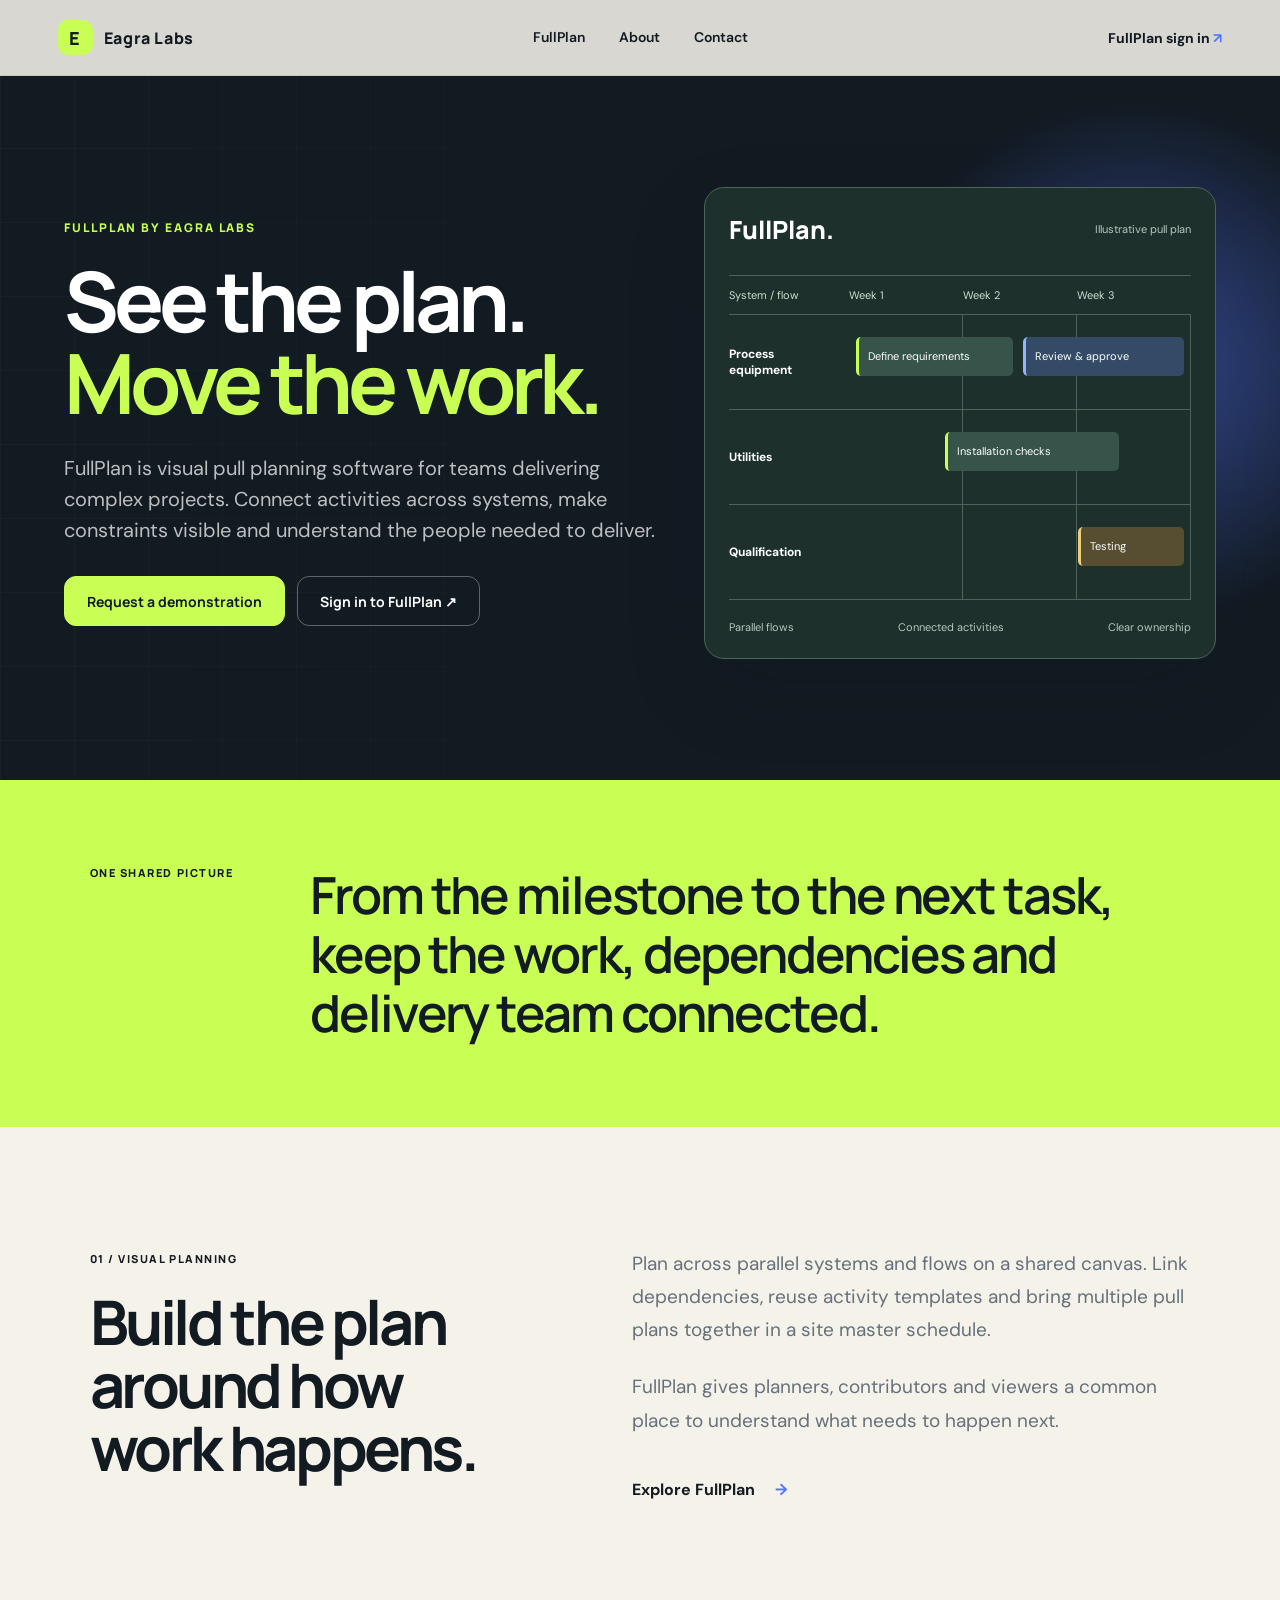
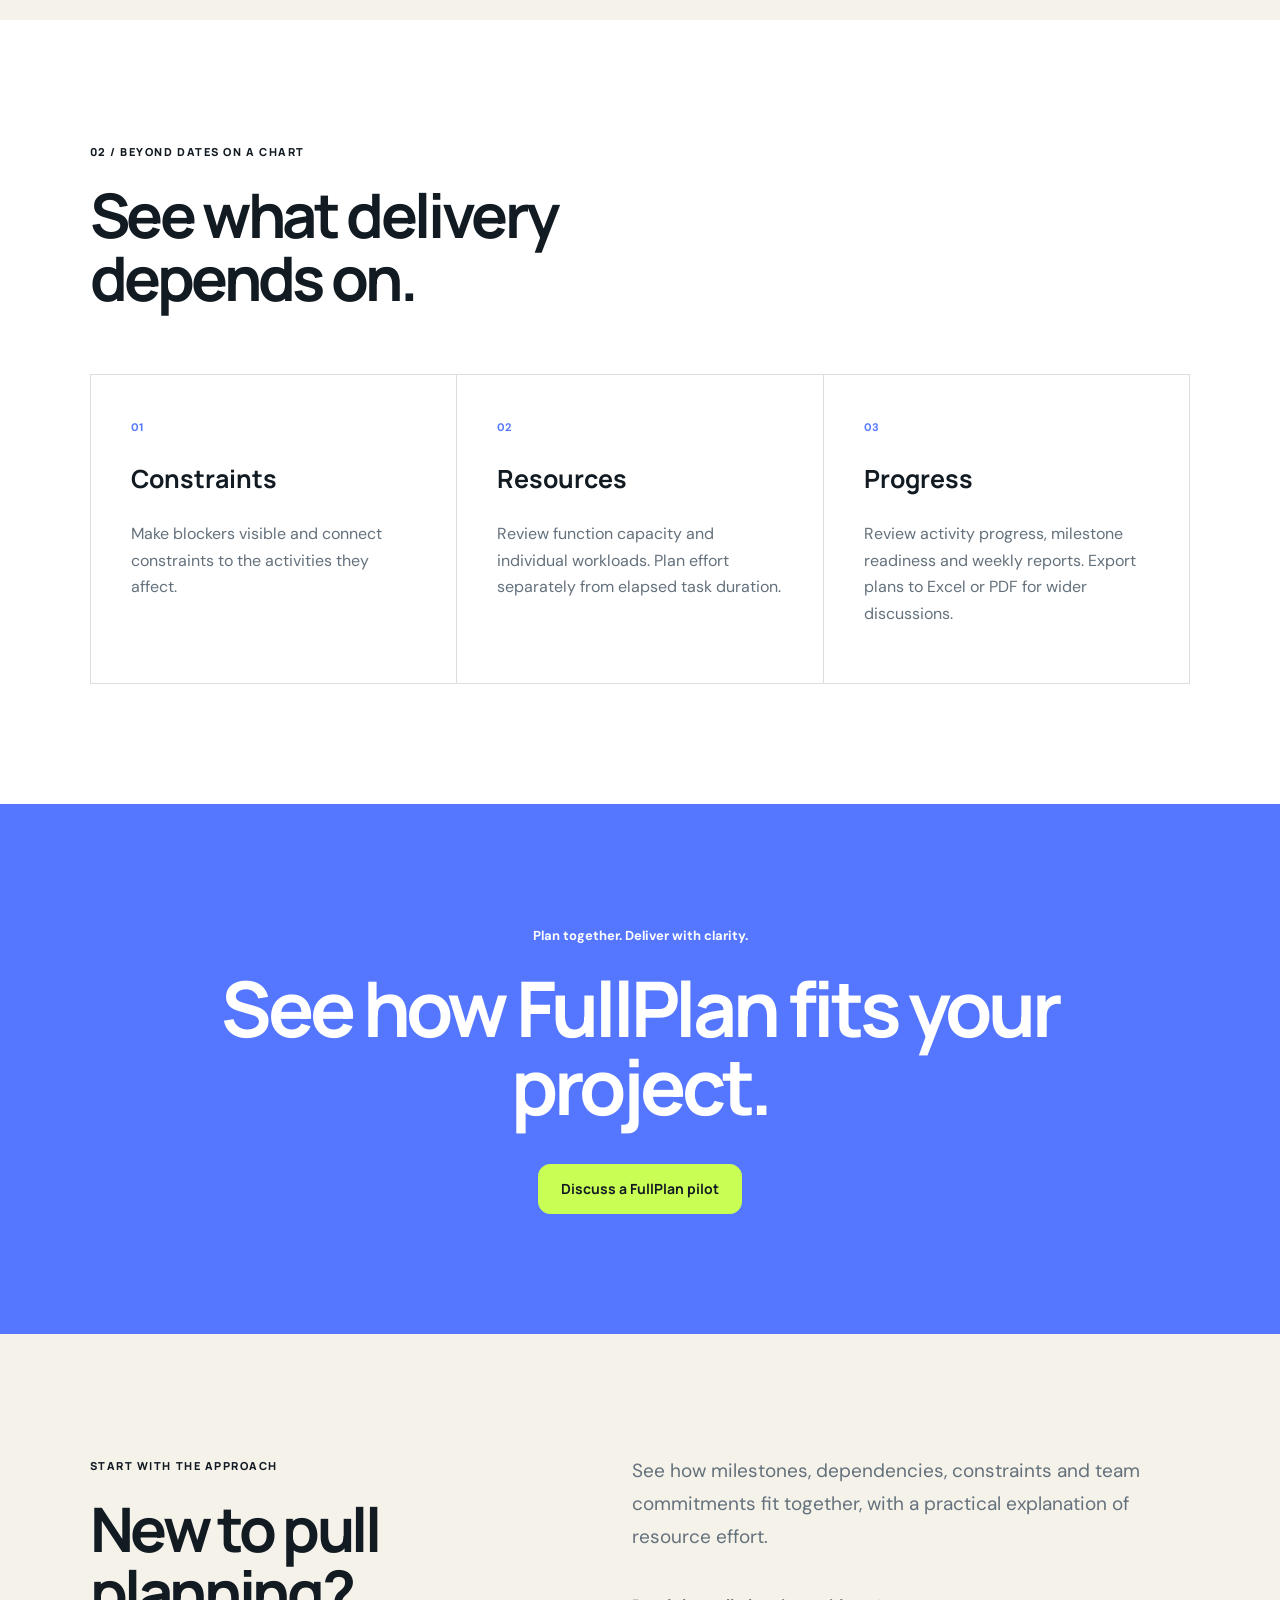
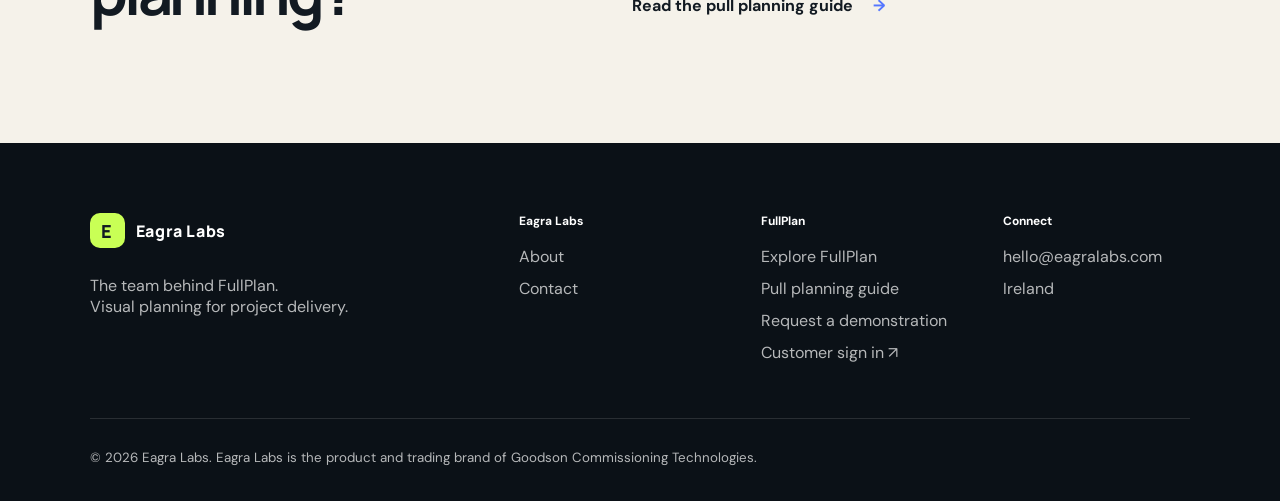
==== commit dab2b5f1: "Improve FullPlan search metadata, structured data and planning content" ====
--- a/index.html
+++ b/index.html
@@ -1,2 +1,2 @@
 <!doctype html>
-<html lang="en"><head><meta charset="UTF-8"><meta name="viewport" content="width=device-width,initial-scale=1"><meta name="theme-color" content="#121a22"><meta name="description" content="FullPlan brings visual pull planning, shared activities, constraints and resource loading together for project delivery teams."><link rel="canonical" href="https://eagralabs.com/"><meta property="og:type" content="website"><meta property="og:site_name" content="Eagra Labs"><meta property="og:title" content="FullPlan by Eagra Labs | Visual pull planning"><meta property="og:description" content="FullPlan brings visual pull planning, shared activities, constraints and resource loading together for project delivery teams."><title>FullPlan by Eagra Labs | Visual pull planning</title><link rel="icon" href="favicon.png" type="image/png"><link rel="preconnect" href="https://fonts.googleapis.com"><link rel="preconnect" href="https://fonts.gstatic.com" crossorigin><link href="https://fonts.googleapis.com/css2?family=DM+Sans:wght@400;500;600;700&family=Manrope:wght@500;600;700;800&display=swap" rel="stylesheet"><link rel="stylesheet" href="styles.css"></head><body><header class="company-header"><a class="company-brand" href="index.html" aria-label="Eagra Labs home"><span class="company-mark">E</span><span>Eagra Labs</span></a><button class="menu-toggle" type="button" aria-label="Open navigation" aria-expanded="false" aria-controls="primary-nav"><i></i><i></i></button><nav id="primary-nav" class="company-nav" aria-label="Primary navigation"><a href="products.html">FullPlan</a><a href="about.html">About</a><a href="contact.html">Contact</a><a class="mobile-signin" href="https://fullplan.eagralabs.com/">Customer sign in ↗</a></nav><a class="header-cta" href="https://fullplan.eagralabs.com/">FullPlan sign in <span>↗</span></a></header><main><section class="company-hero"><div class="hero-grid"></div><div class="hero-glow"></div><div class="company-hero-copy"><span class="company-kicker">FullPlan by Eagra Labs</span><h1>See the plan.<br><em>Move the work.</em></h1><p>Visual pull planning for teams delivering complex projects. Connect activities across systems, make constraints visible and understand the people needed to deliver.</p><div class="hero-actions"><a class="button acid" href="contact.html">Request a demonstration</a><a class="button line" href="https://fullplan.eagralabs.com/">Sign in to FullPlan ↗</a></div></div><div class="plan-preview" aria-label="Illustrative FullPlan schedule"><div class="preview-top"><strong>FullPlan.</strong><span>Illustrative pull plan</span></div><div class="preview-weeks"><span>System / flow</span><span>Week 1</span><span>Week 2</span><span>Week 3</span></div><div class="preview-row"><b>Process equipment</b><div class="preview-track"><span class="preview-task task-a">Define requirements</span><span class="preview-task task-b">Review &amp; approve</span></div></div><div class="preview-row"><b>Utilities</b><div class="preview-track"><span class="preview-task task-c">Installation checks</span></div></div><div class="preview-row"><b>Qualification</b><div class="preview-track"><span class="preview-task task-d">Testing</span></div></div><div class="preview-caption"><span>Parallel flows</span><span>Connected activities</span><span>Clear ownership</span></div></div></section><section class="company-statement"><span>One shared picture</span><p>From the milestone to the next task, keep the work, dependencies and delivery team connected.</p></section><section class="company-section split-story"><div><span class="section-index">01 / Visual planning</span><h2>Build the plan around how work happens.</h2></div><div><p>Plan across parallel systems and flows on a shared canvas. Link dependencies, reuse activity templates and bring multiple pull plans together in a site master schedule.</p><p>FullPlan gives planners, contributors and viewers a common place to understand what needs to happen next.</p><a class="arrow-link" href="products.html">Explore FullPlan <span>→</span></a></div></section><section class="company-section principles"><div><span class="section-index">02 / Beyond dates on a chart</span><h2>See what delivery depends on.</h2></div><div class="principle-grid"><article><b>01</b><h3>Constraints</h3><p>Make blockers visible and connect constraints to the activities they affect.</p></article><article><b>02</b><h3>Resources</h3><p>Review function capacity and individual workloads. Plan effort separately from elapsed task duration.</p></article><article><b>03</b><h3>Progress</h3><p>Review activity progress, milestone readiness and weekly reports. Export plans to Excel or PDF for wider discussions.</p></article></div></section><section class="company-cta"><span>Plan together. Deliver with clarity.</span><h2>See how FullPlan fits your project.</h2><a class="button acid" href="contact.html">Discuss a FullPlan pilot</a></section></main><footer class="company-footer"><div><a class="company-brand light" href="index.html"><span class="company-mark">E</span><span>Eagra Labs</span></a><p>The team behind FullPlan.<br>Visual planning for project delivery.</p></div><div><b>Eagra Labs</b><a href="about.html">About</a><a href="contact.html">Contact</a></div><div><b>FullPlan</b><a href="products.html">Explore FullPlan</a><a href="contact.html">Request a demonstration</a><a href="https://fullplan.eagralabs.com/">Customer sign in ↗</a></div><div><b>Connect</b><a href="mailto:hello@eagralabs.com">hello@eagralabs.com</a><span>Ireland</span></div><small>© <span data-year></span> Eagra Labs. Eagra Labs is the product and trading brand of Goodson Commissioning Technologies.</small></footer><script src="site.js"></script></body></html>
+<html lang="en"><head><meta charset="UTF-8"><meta name="viewport" content="width=device-width,initial-scale=1"><meta name="theme-color" content="#121a22"><meta name="description" content="Visual pull planning software for complex project delivery. Connect systems, dependencies, constraints and resource loading with FullPlan by Eagra Labs."><link rel="canonical" href="https://eagralabs.com/"><meta property="og:type" content="website"><meta property="og:site_name" content="Eagra Labs"><meta property="og:title" content="Pull Planning Software for Project Teams | FullPlan"><meta property="og:description" content="Visual pull planning software for complex project delivery. Connect systems, dependencies, constraints and resource loading with FullPlan by Eagra Labs."><title>Pull Planning Software for Project Teams | FullPlan</title><link rel="icon" href="favicon.png" type="image/png"><link rel="preconnect" href="https://fonts.googleapis.com"><link rel="preconnect" href="https://fonts.gstatic.com" crossorigin><link href="https://fonts.googleapis.com/css2?family=DM+Sans:wght@400;500;600;700&family=Manrope:wght@500;600;700;800&display=swap" rel="stylesheet"><link rel="stylesheet" href="styles.css?v=fullplan-seo-1"><meta property="og:url" content="https://eagralabs.com/"><meta property="og:locale" content="en_IE"><meta property="og:image" content="https://eagralabs.com/fullplan-social.png"><meta property="og:image:width" content="1200"><meta property="og:image:height" content="630"><meta property="og:image:alt" content="FullPlan by Eagra Labs — visual pull planning for project delivery"><meta name="twitter:card" content="summary_large_image"><meta name="twitter:title" content="Pull Planning Software for Project Teams | FullPlan"><meta name="twitter:description" content="Visual pull planning software for complex project delivery. Connect systems, dependencies, constraints and resource loading with FullPlan by Eagra Labs."><meta name="twitter:image" content="https://eagralabs.com/fullplan-social.png"><script type="application/ld+json">{"@context":"https://schema.org","@graph":[{"@type":"Organization","@id":"https://eagralabs.com/#organisation","name":"Eagra Labs","url":"https://eagralabs.com/","description":"The Irish product studio behind FullPlan visual pull planning software.","email":"hello@eagralabs.com","address":{"@type":"PostalAddress","addressCountry":"IE"}},{"@type":"WebSite","@id":"https://eagralabs.com/#website","name":"Eagra Labs","alternateName":"FullPlan by Eagra Labs","url":"https://eagralabs.com/","publisher":{"@id":"https://eagralabs.com/#organisation"},"inLanguage":"en"},{"@type":"WebPage","@id":"https://eagralabs.com/#webpage","url":"https://eagralabs.com/","name":"Pull Planning Software for Project Teams | FullPlan","description":"Visual pull planning software for complex project delivery. Connect systems, dependencies, constraints and resource loading with FullPlan by Eagra Labs.","isPartOf":{"@id":"https://eagralabs.com/#website"},"about":{"@id":"https://eagralabs.com/products.html#fullplan"},"inLanguage":"en"}]}</script></head><body><header class="company-header"><a class="company-brand" href="/" aria-label="Eagra Labs home"><span class="company-mark">E</span><span>Eagra Labs</span></a><button class="menu-toggle" type="button" aria-label="Open navigation" aria-expanded="false" aria-controls="primary-nav"><i></i><i></i></button><nav id="primary-nav" class="company-nav" aria-label="Primary navigation"><a href="products.html">FullPlan</a><a href="about.html">About</a><a href="contact.html">Contact</a><a class="mobile-signin" href="https://fullplan.eagralabs.com/">Customer sign in ↗</a></nav><a class="header-cta" href="https://fullplan.eagralabs.com/">FullPlan sign in <span>↗</span></a></header><main><section class="company-hero"><div class="hero-grid"></div><div class="hero-glow"></div><div class="company-hero-copy"><span class="company-kicker">FullPlan by Eagra Labs</span><h1>See the plan.<br><em>Move the work.</em></h1><p>FullPlan is visual pull planning software for teams delivering complex projects. Connect activities across systems, make constraints visible and understand the people needed to deliver.</p><div class="hero-actions"><a class="button acid" href="contact.html">Request a demonstration</a><a class="button line" href="https://fullplan.eagralabs.com/">Sign in to FullPlan ↗</a></div></div><div class="plan-preview" aria-label="Illustrative FullPlan schedule"><div class="preview-top"><strong>FullPlan.</strong><span>Illustrative pull plan</span></div><div class="preview-weeks"><span>System / flow</span><span>Week 1</span><span>Week 2</span><span>Week 3</span></div><div class="preview-row"><b>Process equipment</b><div class="preview-track"><span class="preview-task task-a">Define requirements</span><span class="preview-task task-b">Review &amp; approve</span></div></div><div class="preview-row"><b>Utilities</b><div class="preview-track"><span class="preview-task task-c">Installation checks</span></div></div><div class="preview-row"><b>Qualification</b><div class="preview-track"><span class="preview-task task-d">Testing</span></div></div><div class="preview-caption"><span>Parallel flows</span><span>Connected activities</span><span>Clear ownership</span></div></div></section><section class="company-statement"><span>One shared picture</span><p>From the milestone to the next task, keep the work, dependencies and delivery team connected.</p></section><section class="company-section split-story"><div><span class="section-index">01 / Visual planning</span><h2>Build the plan around how work happens.</h2></div><div><p>Plan across parallel systems and flows on a shared canvas. Link dependencies, reuse activity templates and bring multiple pull plans together in a site master schedule.</p><p>FullPlan gives planners, contributors and viewers a common place to understand what needs to happen next.</p><a class="arrow-link" href="products.html">Explore FullPlan <span>→</span></a></div></section><section class="company-section principles"><div><span class="section-index">02 / Beyond dates on a chart</span><h2>See what delivery depends on.</h2></div><div class="principle-grid"><article><b>01</b><h3>Constraints</h3><p>Make blockers visible and connect constraints to the activities they affect.</p></article><article><b>02</b><h3>Resources</h3><p>Review function capacity and individual workloads. Plan effort separately from elapsed task duration.</p></article><article><b>03</b><h3>Progress</h3><p>Review activity progress, milestone readiness and weekly reports. Export plans to Excel or PDF for wider discussions.</p></article></div></section><section class="company-cta"><span>Plan together. Deliver with clarity.</span><h2>See how FullPlan fits your project.</h2><a class="button acid" href="contact.html">Discuss a FullPlan pilot</a></section><section class="company-section split-story"><div><span class="section-index">Start with the approach</span><h2>New to pull planning?</h2></div><div><p>See how milestones, dependencies, constraints and team commitments fit together, with a practical explanation of resource effort.</p><a class="arrow-link" href="pull-planning.html">Read the pull planning guide <span>→</span></a></div></section></main><footer class="company-footer"><div><a class="company-brand light" href="/"><span class="company-mark">E</span><span>Eagra Labs</span></a><p>The team behind FullPlan.<br>Visual planning for project delivery.</p></div><div><b>Eagra Labs</b><a href="about.html">About</a><a href="contact.html">Contact</a></div><div><b>FullPlan</b><a href="products.html">Explore FullPlan</a><a href="pull-planning.html">Pull planning guide</a><a href="contact.html">Request a demonstration</a><a href="https://fullplan.eagralabs.com/">Customer sign in ↗</a></div><div><b>Connect</b><a href="mailto:hello@eagralabs.com">hello@eagralabs.com</a><span>Ireland</span></div><small>© <span data-year></span> Eagra Labs. Eagra Labs is the product and trading brand of Goodson Commissioning Technologies.</small></footer><script src="site.js?v=fullplan-1"></script></body></html>
--- a/styles.css
+++ b/styles.css
@@ -1,3 +1,5 @@
 :root{--ink:#121a22;--ink2:#1d2934;--paper:#f5f2ea;--white:#fff;--blue:#5577ff;--acid:#c9ff55;--mint:#38d8b0;--muted:#64717c;--line:rgba(18,26,34,.14);--shadow:0 30px 80px rgba(18,26,34,.16)}*{box-sizing:border-box}html{scroll-behavior:smooth}body{margin:0;color:var(--ink);background:var(--paper);font-family:"DM Sans",sans-serif;-webkit-font-smoothing:antialiased}a{color:inherit;text-decoration:none}button,input,select,textarea{font:inherit}.company-header{position:fixed;z-index:20;inset:0 0 auto;display:grid;grid-template-columns:1fr auto 1fr;height:76px;padding:0 4.5vw;align-items:center;background:rgba(245,242,234,.88);border-bottom:1px solid rgba(18,26,34,.08);backdrop-filter:blur(18px)}.company-brand{display:inline-flex;width:max-content;align-items:center;gap:11px;font:800 16px Manrope,sans-serif;letter-spacing:.04em}.company-brand.light{color:#fff}.company-mark{display:grid;width:35px;height:35px;place-items:center;color:var(--ink);background:var(--acid);border-radius:10px;font:800 18px Manrope}.company-nav{display:flex;gap:34px;font-size:14px;font-weight:600}.company-nav a{padding:8px 0;border-bottom:2px solid transparent}.company-nav a:hover,.company-nav a[aria-current=page]{border-color:var(--blue)}.header-cta{justify-self:end;font-size:14px;font-weight:700}.header-cta span,.arrow-link span{color:var(--blue)}.menu-toggle{display:none}.company-hero{position:relative;display:grid;grid-template-columns:1.05fr .95fr;min-height:780px;padding:150px 5vw 85px;align-items:center;overflow:hidden;color:#fff;background:var(--ink)}.hero-grid{position:absolute;inset:0;opacity:.11;background-image:linear-gradient(rgba(255,255,255,.25) 1px,transparent 1px),linear-gradient(90deg,rgba(255,255,255,.25) 1px,transparent 1px);background-size:74px 74px;mask-image:linear-gradient(90deg,#000,transparent 65%)}.hero-glow{position:absolute;width:570px;height:570px;right:-140px;top:80px;background:radial-gradient(circle,rgba(85,119,255,.55),transparent 65%)}.company-hero-copy{position:relative;z-index:2;max-width:900px}.company-kicker{display:block;margin-bottom:24px;color:var(--acid);font:800 12px Manrope;letter-spacing:.16em;text-transform:uppercase}.company-kicker.dark{color:var(--blue)}.company-hero h1,.editorial-hero h1,.contact-layout h1{margin:0;font:700 clamp(52px,6.5vw,100px)/.98 Manrope;letter-spacing:-.06em}.company-hero h1 em{color:var(--acid);font-style:normal}.company-hero-copy>p{max-width:690px;margin:30px 0;color:rgba(255,255,255,.72);font-size:20px;line-height:1.55}.hero-actions{display:flex;gap:12px;flex-wrap:wrap}.button{display:inline-flex;min-height:50px;padding:0 22px;align-items:center;justify-content:center;border:1px solid var(--ink);border-radius:12px;font:700 14px Manrope;transition:transform .18s,box-shadow .18s}.button:hover{transform:translateY(-2px);box-shadow:0 14px 35px rgba(0,0,0,.16)}.button.acid{color:var(--ink);background:var(--acid);border-color:var(--acid)}.button.line{color:#fff;background:transparent;border-color:rgba(255,255,255,.32)}.button.mint{color:#071a2b;background:var(--mint);border-color:var(--mint)}.button.dark-line{color:#fff;background:transparent;border-color:rgba(255,255,255,.25)}.lab-instrument{position:relative;z-index:2;max-width:580px;margin-left:auto;padding:28px;background:rgba(255,255,255,.07);border:1px solid rgba(255,255,255,.16);border-radius:24px;box-shadow:var(--shadow);backdrop-filter:blur(14px)}.instrument-label{display:block;margin-bottom:30px;color:rgba(255,255,255,.55);font:700 10px Manrope;letter-spacing:.14em;text-transform:uppercase}.instrument-row{display:grid;grid-template-columns:42px 1fr 80px;padding:18px 0;align-items:center;border-top:1px solid rgba(255,255,255,.12)}.instrument-row b{color:var(--acid);font-size:11px}.instrument-row strong{font:600 18px Manrope}.instrument-row i{height:7px;background:linear-gradient(90deg,var(--blue) 70%,rgba(255,255,255,.13) 70%);border-radius:10px}.instrument-row:nth-child(3) i{background:linear-gradient(90deg,var(--acid) 84%,rgba(255,255,255,.13) 84%)}.instrument-row:nth-child(4) i{background:linear-gradient(90deg,var(--mint) 92%,rgba(255,255,255,.13) 92%)}.instrument-signal{display:flex;margin-top:28px;justify-content:space-between;color:rgba(255,255,255,.52);font-size:10px;text-transform:uppercase}.company-statement{display:grid;grid-template-columns:1fr 4fr;padding:85px 7vw;background:var(--acid)}.company-statement span,.section-index{font:800 11px Manrope;letter-spacing:.14em;text-transform:uppercase}.company-statement p{max-width:1150px;margin:0;font:600 clamp(30px,4vw,58px)/1.15 Manrope;letter-spacing:-.04em}.company-section{padding:120px 7vw}.split-story,.story-block,.product-focus{display:grid;grid-template-columns:1fr 1.35fr;gap:10vw}.company-section h2{max-width:680px;margin:22px 0 0;font:700 clamp(38px,4.8vw,72px)/1.03 Manrope;letter-spacing:-.055em}.split-story p,.story-block p,.product-focus p{margin:0 0 24px;color:var(--muted);font-size:19px;line-height:1.75}.arrow-link{display:inline-flex;margin-top:18px;gap:20px;font-weight:700}.product-stage{display:grid;grid-template-columns:1fr 1fr;min-height:720px;padding:105px 7vw;align-items:center;color:#fff;background:#071a2b}.section-index.pale{color:var(--mint)}.product-word{display:block;margin:0 0 24px;font:800 20px Manrope;letter-spacing:.18em;color:var(--mint)}.product-stage h2,.product-profile h2{margin:0;font:700 clamp(48px,6vw,88px)/.98 Manrope;letter-spacing:-.06em}.product-stage-copy>p{max-width:650px;color:rgba(255,255,255,.7);font-size:19px;line-height:1.65}.principles{background:#fff}.principle-grid{grid-column:1/-1;display:grid;grid-template-columns:repeat(3,1fr);margin-top:65px;border-top:1px solid var(--line);border-left:1px solid var(--line)}.principle-grid article{padding:40px;border-right:1px solid var(--line);border-bottom:1px solid var(--line)}.principle-grid b{color:var(--blue);font-size:11px}.principle-grid h3{font:700 25px Manrope}.principle-grid p{color:var(--muted);line-height:1.65}.company-cta{padding:120px 7vw;text-align:center;color:#fff;background:var(--blue)}.company-cta span{font-size:13px;font-weight:700}.company-cta h2{max-width:930px;margin:24px auto 38px;font:700 clamp(42px,6vw,82px)/1.02 Manrope;letter-spacing:-.055em}.editorial-hero{padding:190px 7vw 105px;background:#fff}.editorial-hero h1{max-width:1200px}.editorial-hero>p{max-width:800px;margin:32px 0 0;color:var(--muted);font-size:21px;line-height:1.6}.belief-band{padding:90px 7vw;color:#fff;background:var(--blue)}.belief-band>span{font:800 11px Manrope;letter-spacing:.14em;text-transform:uppercase}.belief-band div{display:grid;grid-template-columns:repeat(2,1fr);margin-top:28px;border-top:1px solid rgba(255,255,255,.35);border-left:1px solid rgba(255,255,255,.35)}.belief-band strong{padding:35px;border-right:1px solid rgba(255,255,255,.35);border-bottom:1px solid rgba(255,255,255,.35);font:600 25px Manrope}.product-profile{display:grid;grid-template-columns:1fr .9fr;padding:110px 7vw;gap:9vw;color:#fff;background:#071a2b}.product-profile>div:first-child>p{max-width:720px;color:rgba(255,255,255,.7);font-size:19px;line-height:1.7}.product-points{display:flex;margin:30px 0;gap:9px;flex-wrap:wrap}.product-points span{padding:9px 13px;border:1px solid rgba(255,255,255,.18);border-radius:30px;font-size:12px}.product-panel{padding:28px;background:rgba(255,255,255,.06);border:1px solid rgba(255,255,255,.14);border-radius:20px}.product-panel small{color:var(--mint);font-weight:700;letter-spacing:.12em}.product-panel div{display:grid;grid-template-columns:100px 1fr;padding:21px 0;border-bottom:1px solid rgba(255,255,255,.12)}.product-panel div:last-child{border:0}.product-panel span{color:rgba(255,255,255,.6)}.contact-layout{display:grid;grid-template-columns:1.1fr .9fr;min-height:100vh;padding:160px 7vw 100px;gap:8vw;color:#fff;background:var(--ink)}.contact-layout h1{font-size:clamp(48px,5.5vw,82px)}.contact-layout>div>p{max-width:700px;color:rgba(255,255,255,.66);font-size:19px;line-height:1.65}.contact-direct{display:grid;grid-template-columns:90px 1fr;margin-top:55px;gap:12px 22px}.contact-direct span{color:var(--acid);font-size:11px;font-weight:700;text-transform:uppercase}.contact-form{padding:36px;color:var(--ink);background:#fff;border-radius:22px}.contact-form label{display:grid;margin-bottom:18px;gap:7px;font-size:13px;font-weight:700}.contact-form input,.contact-form select,.contact-form textarea{width:100%;padding:13px 14px;color:var(--ink);background:#fff;border:1px solid #cad2d8;border-radius:9px;outline:none}.contact-form input:focus,.contact-form select:focus,.contact-form textarea:focus{border-color:var(--blue);box-shadow:0 0 0 3px rgba(85,119,255,.12)}.contact-form small{display:block;margin-top:13px;color:var(--muted)}.company-footer{display:grid;grid-template-columns:2fr repeat(3,1fr);padding:70px 7vw 35px;gap:55px;color:rgba(255,255,255,.7);background:#0b1117}.company-footer>div{display:flex;flex-direction:column;gap:11px}.company-footer b{margin-bottom:6px;color:#fff;font-size:12px}.company-footer p{max-width:260px}.company-footer small{grid-column:1/-1;padding-top:30px;border-top:1px solid rgba(255,255,255,.12)}.reveal{opacity:0;transform:translateY(20px);transition:.7s ease}.reveal.visible{opacity:1;transform:none}@media(max-width:900px){.company-header{grid-template-columns:1fr auto}.menu-toggle{display:block;width:42px;height:42px;background:transparent;border:0}.menu-toggle i{display:block;height:2px;margin:6px;background:var(--ink)}.company-nav{position:fixed;inset:76px 0 auto;display:none;padding:25px 5vw;background:var(--paper);flex-direction:column}.menu-open .company-nav{display:flex}.header-cta{display:none}.company-hero,.product-stage,.product-profile,.contact-layout,.split-story,.story-block,.product-focus{grid-template-columns:1fr}.company-hero{padding-top:130px}.lab-instrument{width:100%;margin:50px 0 0}.company-statement{grid-template-columns:1fr;gap:24px}.principle-grid{grid-template-columns:1fr}.company-footer{grid-template-columns:1fr 1fr}.company-footer>div:first-child{grid-column:1/-1}.belief-band div{grid-template-columns:1fr}}@media(max-width:560px){.company-header{padding:0 20px}.company-hero,.company-section,.product-stage,.product-profile,.company-cta,.editorial-hero,.contact-layout{padding-left:22px;padding-right:22px}.company-hero h1,.editorial-hero h1,.contact-layout h1{font-size:45px}.company-statement{padding:70px 22px}.belief-band{padding:70px 22px}.belief-band div{grid-template-columns:1fr}.company-footer{grid-template-columns:1fr;padding:55px 22px}.hero-actions{flex-direction:column}.button{width:100%}.product-panel div{grid-template-columns:1fr;gap:7px}}
 
 .mobile-signin{display:none}.plan-preview{position:relative;z-index:2;margin-left:35px;padding:24px;width:calc(100% - 35px);background:#1d302c;border:1px solid #4d645a;border-radius:20px;box-shadow:var(--shadow);overflow:hidden}.preview-top{display:flex;justify-content:space-between;gap:12px;margin-bottom:28px;align-items:center}.preview-top strong{font:800 25px Manrope}.preview-top>span,.preview-caption{font-size:11px;color:#b5c9bd}.preview-weeks{display:grid;grid-template-columns:120px repeat(3,1fr);padding:12px 0;border-block:1px solid #4d645a;font-size:11px;color:#c9dfcd}.preview-row{display:grid;grid-template-columns:120px 1fr;align-items:center;min-height:94px;border-bottom:1px solid #4d645a}.preview-row>b{font-size:12px;padding-right:12px}.preview-track{position:relative;height:94px;background:repeating-linear-gradient(90deg,transparent 0,transparent calc(33.333% - 1px),#4d645a calc(33.333% - 1px),#4d645a 33.333%)}.preview-task{position:absolute;top:22px;padding:12px 9px;border-left:3px solid #c9ff55;border-radius:5px;background:#365449;font-size:11px;line-height:1.4}.task-a{left:2%;width:46%}.task-b{left:51%;width:47%;background:#334b67;border-color:#91b4fc}.task-c{left:28%;width:51%}.task-d{left:67%;width:31%;background:#574d30;border-color:#edce7a}.preview-caption{display:flex;justify-content:space-between;gap:10px;padding-top:20px}.product-profile{align-items:start}a:focus-visible,button:focus-visible{outline:3px solid var(--blue);outline-offset:5px}@media(max-width:1100px) and (min-width:901px){.company-hero{grid-template-columns:1fr}.company-hero h1{max-width:850px}.plan-preview{margin:50px 0 0;width:100%;max-width:800px}}@media(max-width:900px){.mobile-signin{display:block}.plan-preview{margin:50px 0 0;width:100%}}@media(max-width:560px){.plan-preview{padding:16px}.preview-weeks{grid-template-columns:85px repeat(3,1fr)}.preview-row{grid-template-columns:85px 1fr}.preview-row>b{font-size:10px}.preview-task{font-size:9px;padding:8px 5px}.preview-caption{font-size:9px}.preview-top>span{font-size:9px}}@media(prefers-reduced-motion:reduce){html{scroll-behavior:auto}*,*:before,*:after{transition:none!important}}
+
+.planning-guide{max-width:920px;margin:0 auto;padding:70px 28px 100px;font-size:19px;line-height:1.75}.planning-guide h2{font:700 clamp(26px,3.5vw,38px)/1.2 Manrope,sans-serif;letter-spacing:-.035em;margin:48px 0 20px}.planning-guide p,.planning-guide li{color:#46535d}.planning-guide li{margin-bottom:18px}.planning-guide ol{padding-left:25px}.guide-actions{display:flex;align-items:center;flex-wrap:wrap;gap:24px;margin-top:40px}.guide-actions .arrow-link{margin:0}.guide-related{margin-top:28px!important}.guide-related a{text-decoration:underline;text-underline-offset:4px}
